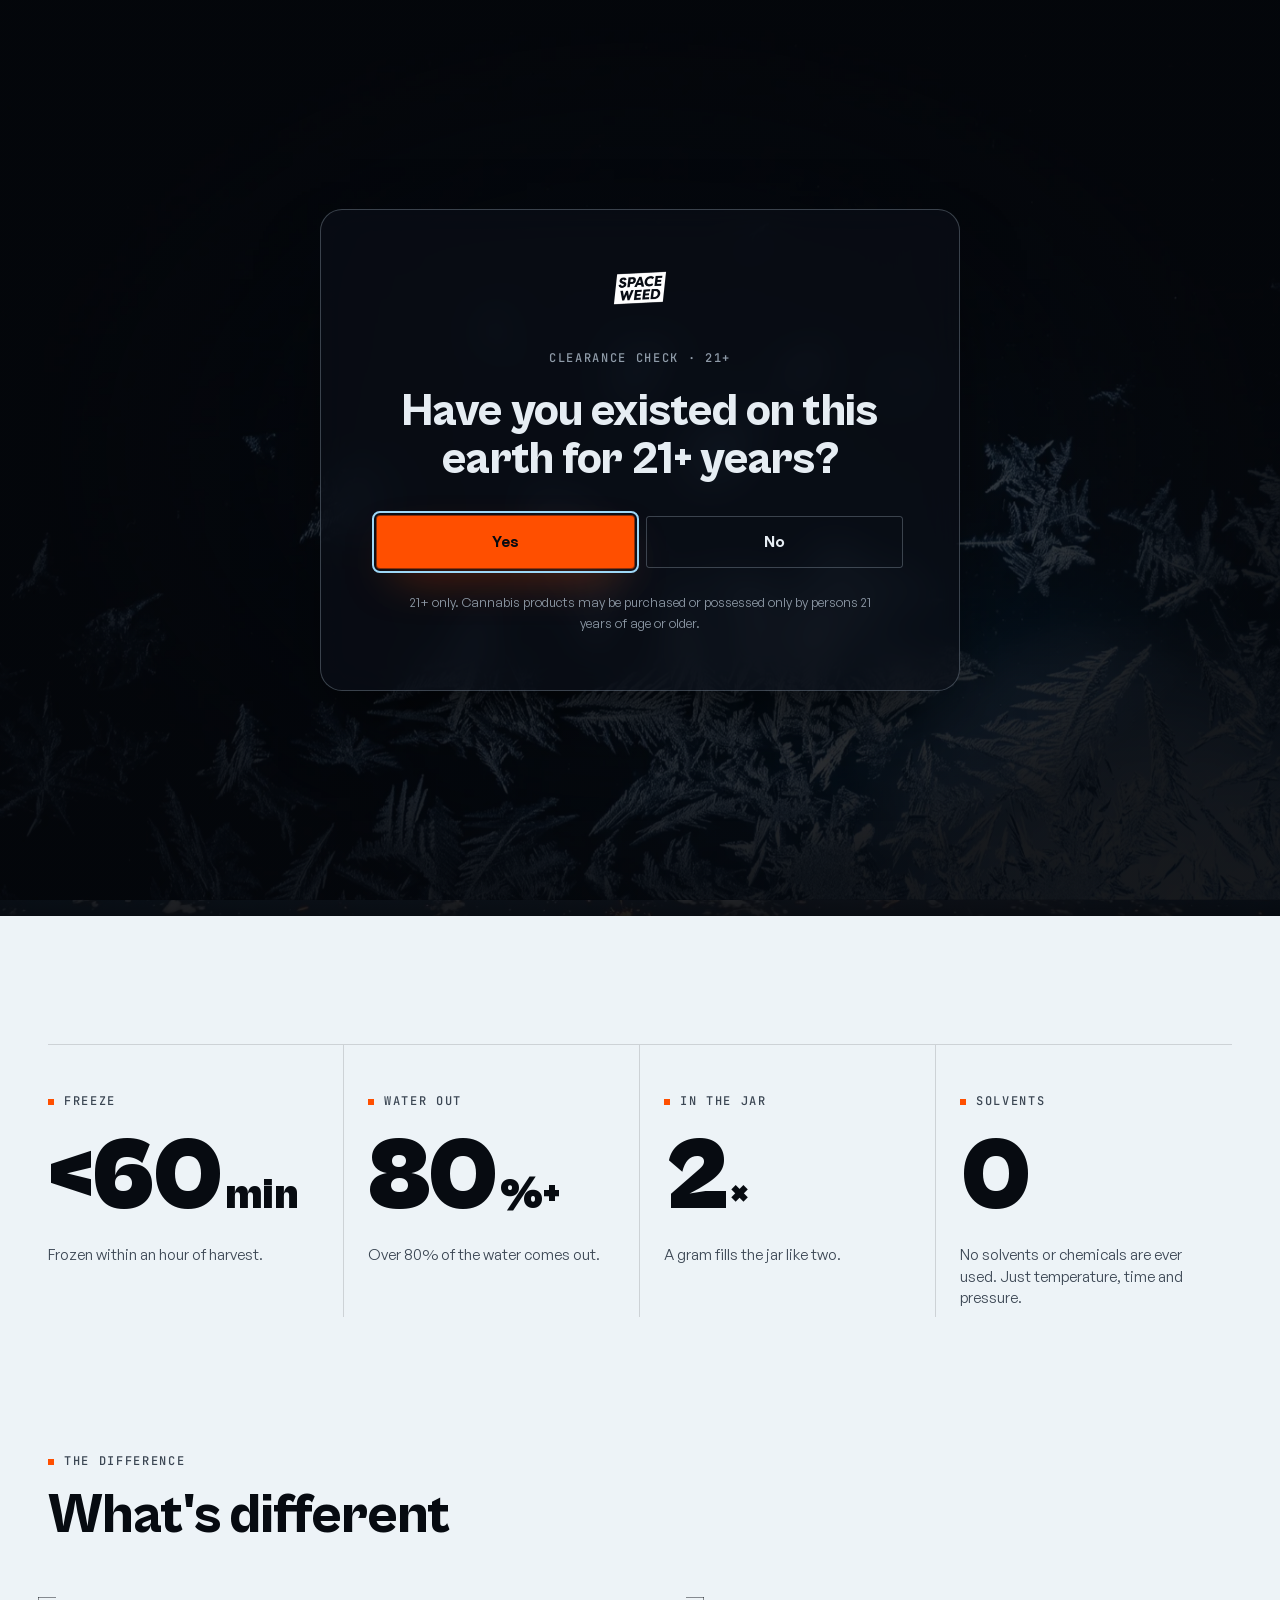
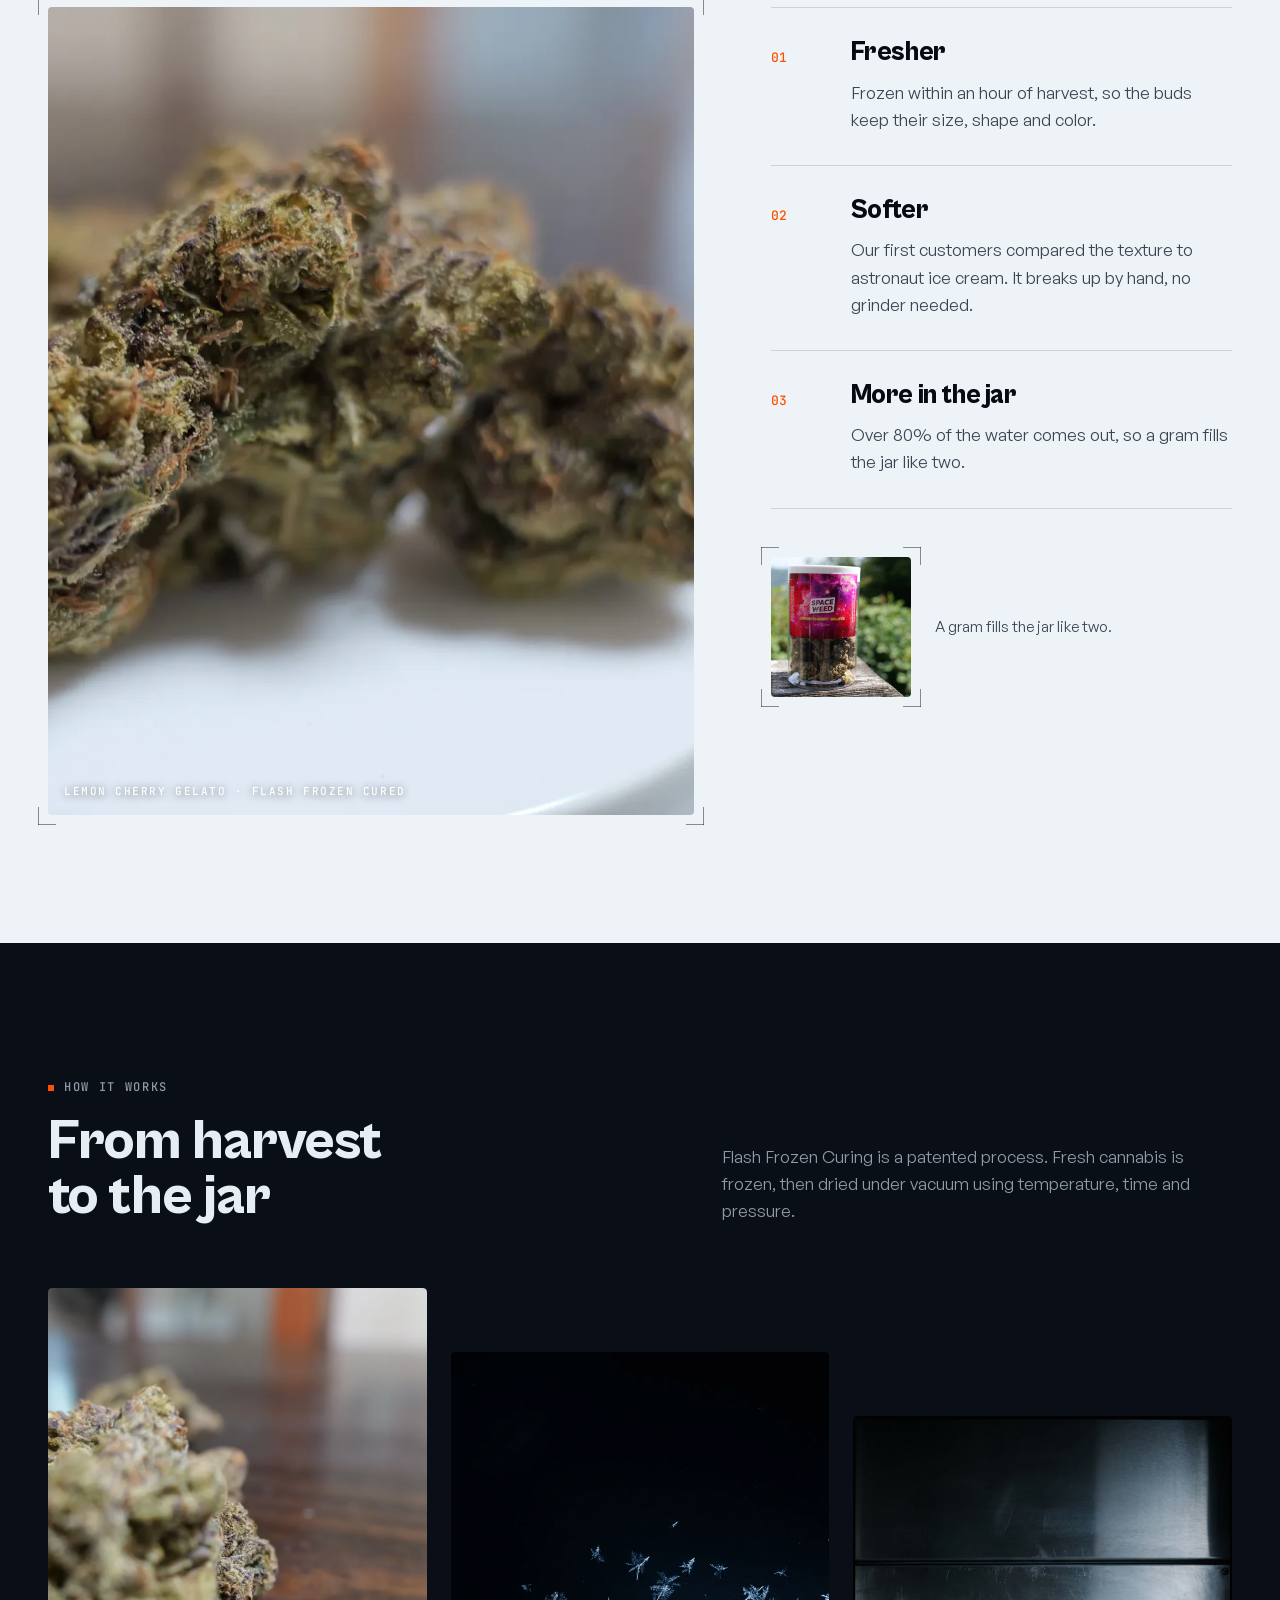
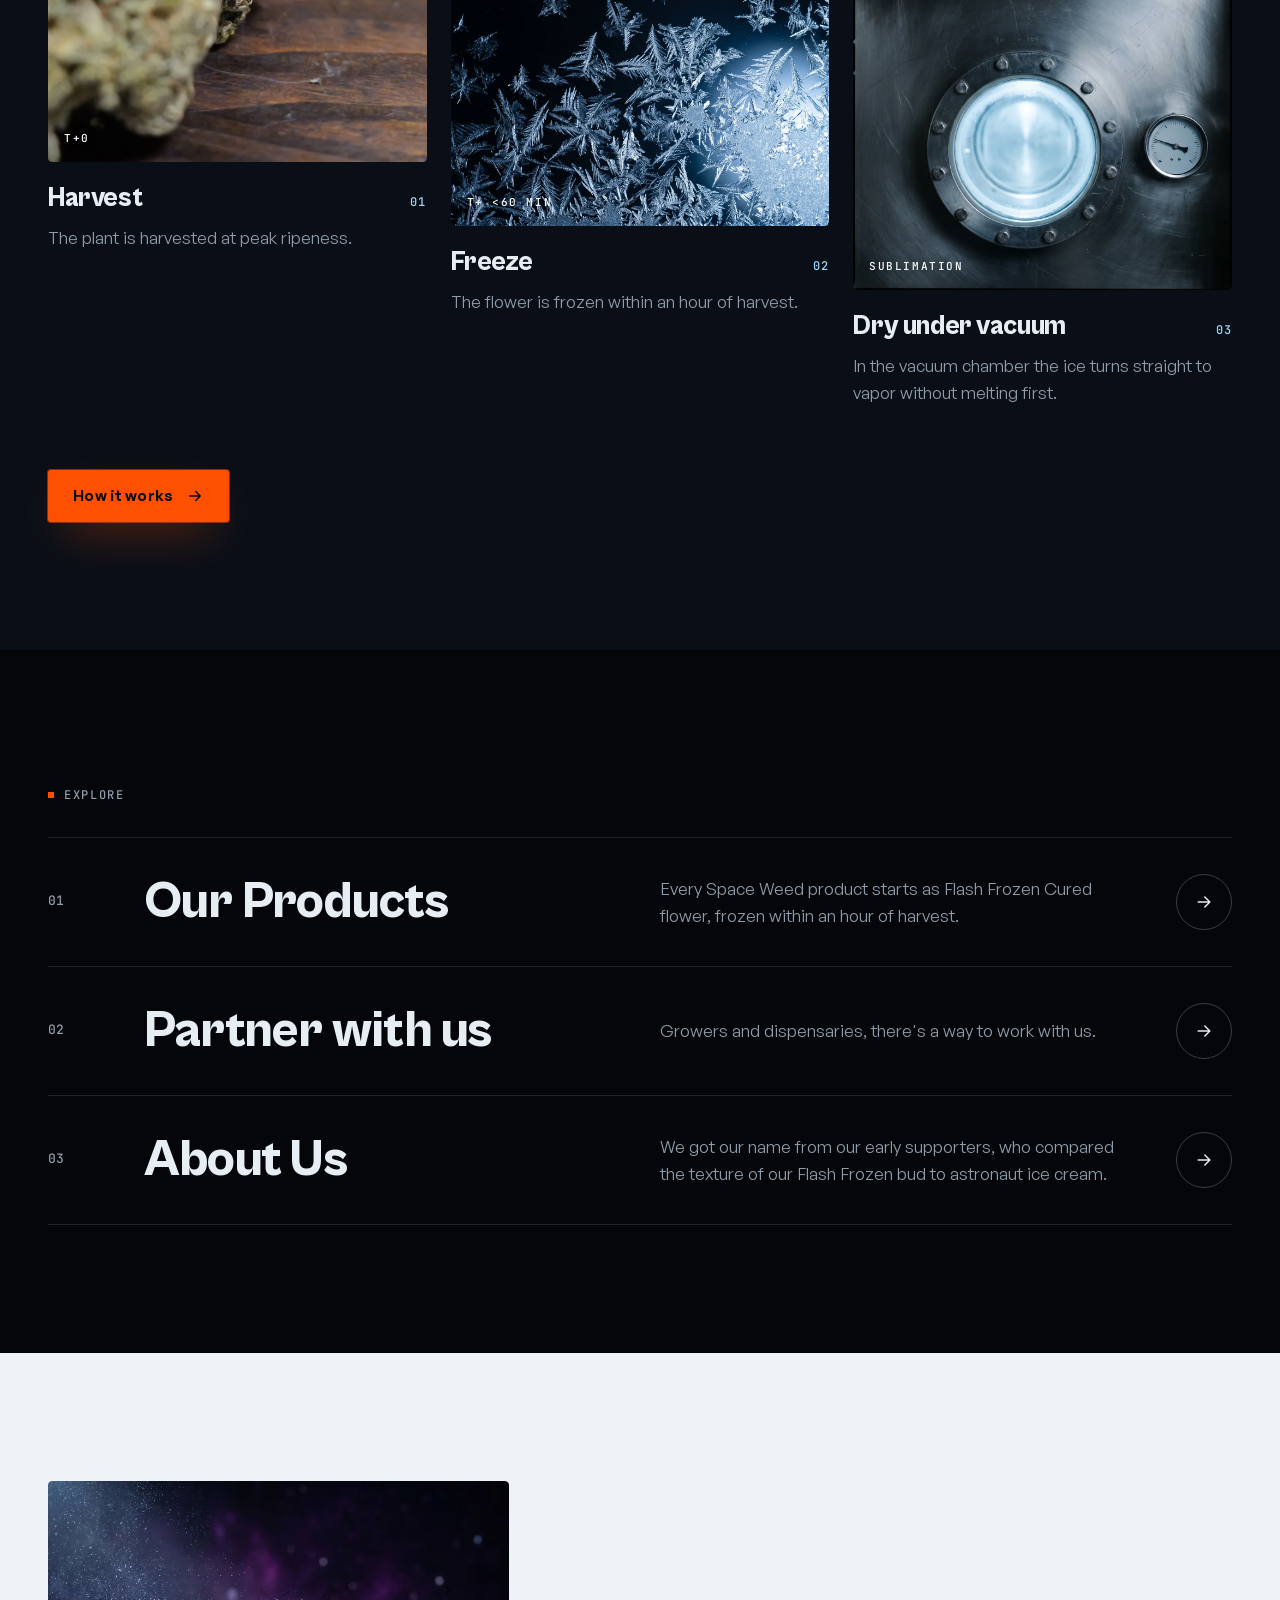
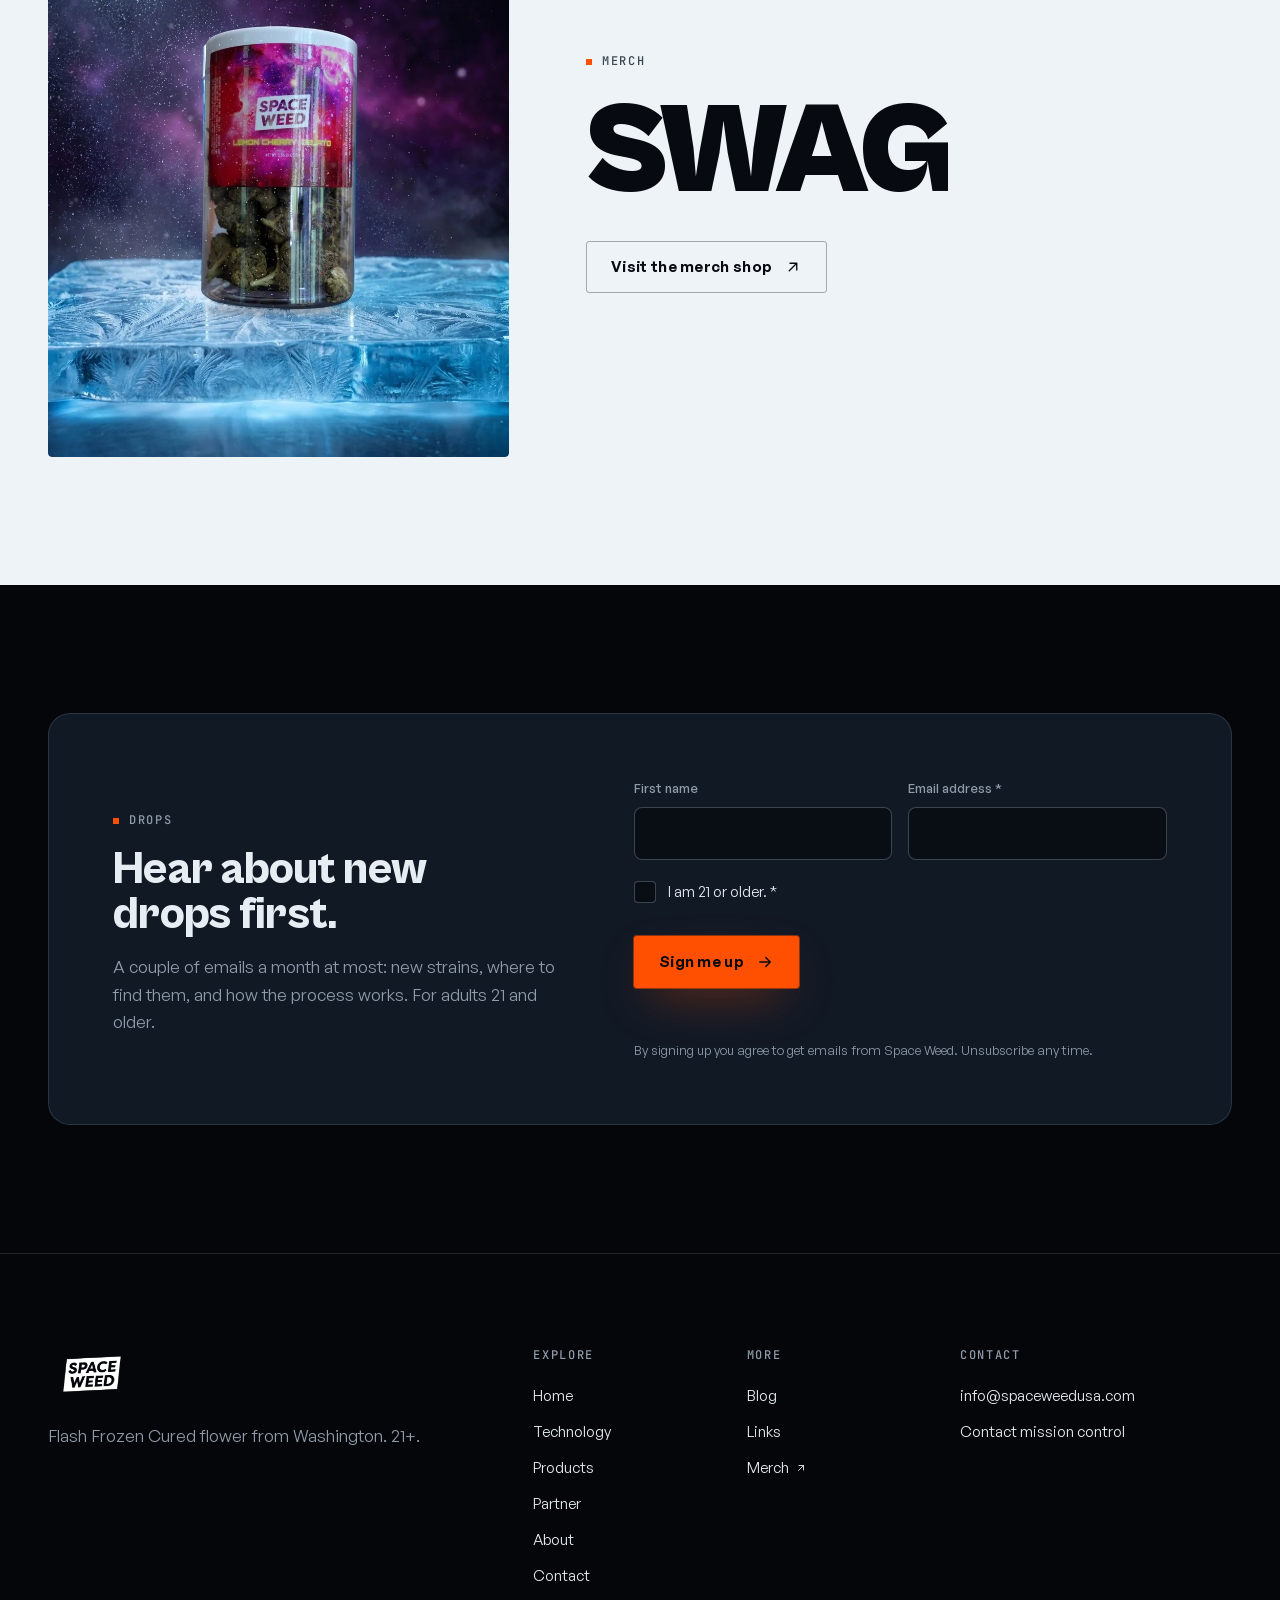
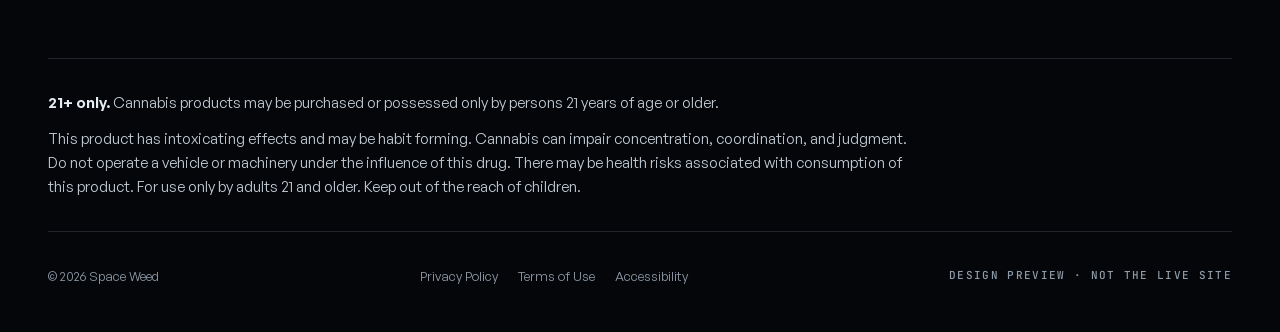
==== index.html @ 210a1a41 "Space Weed design preview: cryogenic space-mission redesign with a 21+ gate" ====
<!doctype html>
<html lang="en" class="no-js">
<head>
<meta charset="utf-8">
<meta name="viewport" content="width=device-width, initial-scale=1, viewport-fit=cover">
<title>Space Weed | Flash Frozen Cured flower from Washington</title>
<meta name="description" content="Frozen within an hour of harvest, then dried under vacuum, so a gram fills the jar like two. Flash Frozen Cured flower from Washington. 21+.">
<meta name="robots" content="noindex, nofollow">
<meta name="theme-color" content="#04060a">
<link rel="icon" href="assets/img/favicon.svg" type="image/svg+xml">
<link rel="stylesheet" href="assets/css/fonts.css">
<link rel="stylesheet" href="assets/css/site.css">
</head>
<body>
<div class="gate" data-gate hidden role="dialog" aria-modal="true" aria-labelledby="gate-q">
  <div class="gate__frost" aria-hidden="true"></div>
  <div class="gate__panel">
    <img src="assets/img/logo-white.webp" alt="Space Weed" width="80" height="44">
    <p class="label label--plain">Clearance check · 21+</p>
    <h2 id="gate-q">Have you existed on this earth for 21+ years?</h2>
    <div class="gate__actions">
      <button class="btn btn--primary" type="button" data-gate-yes>Yes</button>
      <a class="btn btn--ghost" href="under-21.html">No</a>
    </div>
    <p class="fine">21+ only. Cannabis products may be purchased or possessed only by persons 21 years of age or older.</p>
  </div>
</div>
<a class="skip" href="#main">Skip to content</a>
<header class="site-nav">
  <div class="container nav-bar">
    <a class="brand" href="index.html" aria-label="Space Weed home"><img src="assets/img/logo-white.webp" alt="Space Weed" width="62" height="34"></a>
    <nav class="nav-links" aria-label="Main"><a href="index.html" aria-current="page">Home</a><a href="technology.html">Technology</a><a href="products.html">Products</a><a href="partner.html">Partner</a><a href="about.html">About</a><a href="contact.html">Contact</a><a class="ext" href="https://www.shopspaceweed.com" target="_blank" rel="noopener">Merch <svg viewBox="0 0 24 24" fill="none" stroke="currentColor" stroke-width="1.8" stroke-linecap="round" stroke-linejoin="round" aria-hidden="true"><path d="M7 17L17 7M8 7h9v9"/></svg></a></nav>
    <div class="nav-meta">
      <span class="chip">WA · 21+</span>
      <button class="nav-toggle" type="button" aria-expanded="false" aria-controls="nav-sheet" aria-label="Menu"><span></span></button>
    </div>
  </div>
</header>
<nav class="nav-sheet" id="nav-sheet" aria-label="Main, small screens"><a href="index.html" aria-current="page"><span>Home</span><span class="num">01</span></a><a href="technology.html"><span>Technology</span><span class="num">02</span></a><a href="products.html"><span>Products</span><span class="num">03</span></a><a href="partner.html"><span>Partner</span><span class="num">04</span></a><a href="about.html"><span>About</span><span class="num">05</span></a><a href="contact.html"><span>Contact</span><span class="num">06</span></a><a href="https://www.shopspaceweed.com" target="_blank" rel="noopener"><span>Merch</span><span class="num">↗</span></a></nav>
<main id="main" tabindex="-1">

<section class="hero" aria-labelledby="hero-title">
  <div class="hero__plate" aria-hidden="true"><img src="assets/img/orbit.webp" alt="" width="1920" height="1088" fetchpriority="high"></div>
  <canvas class="hero__stars" aria-hidden="true"></canvas>
  <div class="container">
    <div class="hero__grid">
      <div class="hero__copy">
        <p class="label" data-reveal>Flash Frozen Cured · Washington · 21+</p>
        <h1 id="hero-title" data-reveal style="--i:1">Space Weed™ is <em>Flash Frozen Cured</em> to preserve cannabis in its freshest state.</h1>
        <p class="hero__sub" data-reveal style="--i:2">Frozen within an hour of harvest, then dried under vacuum. A gram fills the jar like two.</p>
        <div class="btn-row" data-reveal style="--i:3">
          <a class="btn btn--primary" href="technology.html">How it works <svg viewBox="0 0 24 24" fill="none" stroke="currentColor" stroke-width="1.8" stroke-linecap="round" stroke-linejoin="round" aria-hidden="true"><path d="M5 12h14M13 6l6 6-6 6"/></svg></a>
          <a class="btn btn--ghost" href="products.html">See the products</a>
        </div>
      </div>
      <div class="hero__stage">
        <div class="nug"><div class="nug__halo" aria-hidden="true"></div><img src="assets/img/nug.webp" alt="A Space Weed bud, Lemon Cherry Gelato, Flash Frozen Cured" width="709" height="861"></div>
        <p class="tag tag--tl" aria-hidden="true"><span>Specimen 001</span><b>Lemon Cherry Gelato</b></p>
        <p class="tag tag--tr" aria-hidden="true"><span>State</span><b>Flash Frozen Cured</b></p>
        <p class="tag tag--bl" aria-hidden="true"><span>Frozen</span><b>T+ &lt;60 min</b></p>
        <p class="tag tag--br" aria-hidden="true"><span>Gravity</span><b>0.00 g</b></p>
      </div>
    </div>
  </div>
  <div class="hero__foot" aria-hidden="true">
    <div class="container"><span class="label label--plain scroll-cue"><i></i>Scroll</span><span class="label label--plain">Mission SW · Washington State</span></div>
  </div>
</section>

<section class="section section--frost" aria-labelledby="diff-title">
  <div class="container">
    <div class="stats" data-reveal>
      <div class="stat"><p class="label">Freeze</p><span class="stat__num">&lt;60<small>min</small></span><span class="stat__label">Frozen within an hour of harvest.</span></div>
      <div class="stat"><p class="label">Water out</p><span class="stat__num">80<small>%+</small></span><span class="stat__label">Over 80% of the water comes out.</span></div>
      <div class="stat"><p class="label">In the jar</p><span class="stat__num">2<small>×</small></span><span class="stat__label">A gram fills the jar like two.</span></div>
      <div class="stat"><p class="label">Solvents</p><span class="stat__num">0</span><span class="stat__label">No solvents or chemicals are ever used. Just temperature, time and pressure.</span></div>
    </div>

    <div class="section__head" style="margin-top:128px">
      <div><p class="label">The difference</p><h2 id="diff-title">What's different</h2></div>
    </div>
    <div class="diff">
      <div class="frame diff__media" data-reveal><img src="assets/img/bud-macro.webp" alt="Space Weed Lemon Cherry Gelato buds" width="1600" height="1067" loading="lazy"><span class="frame__cap">Lemon Cherry Gelato · Flash Frozen Cured</span></div>
      <div>
        <ul class="diff__list">
          <li data-reveal><span class="num">01</span><div><h3>Fresher</h3><p>Frozen within an hour of harvest, so the buds keep their size, shape and color.</p></div></li>
          <li data-reveal style="--i:1"><span class="num">02</span><div><h3>Softer</h3><p>Our first customers compared the texture to astronaut ice cream. It breaks up by hand, no grinder needed.</p></div></li>
          <li data-reveal style="--i:2"><span class="num">03</span><div><h3>More in the jar</h3><p>Over 80% of the water comes out, so a gram fills the jar like two.</p></div></li>
        </ul>
        <div class="diff__inset" data-reveal>
          <div class="frame"><img src="assets/img/jar-outdoor.webp" alt="A jar of Space Weed Lemon Cherry Gelato" width="1100" height="1111" loading="lazy"></div>
          <p>A gram fills the jar like two.</p>
        </div>
      </div>
    </div>
  </div>
</section>

<section class="section section--deep" aria-labelledby="process-title">
  <div class="container">
    <div class="section__head">
      <div><p class="label">How it works</p><h2 id="process-title">From harvest to the jar</h2></div>
      <p class="muted">Flash Frozen Curing is a patented process. Fresh cannabis is frozen, then dried under vacuum using temperature, time and pressure.</p>
    </div>
    <div class="strip">
      <article class="strip__item" data-reveal>
        <div class="frame"><img src="assets/img/bud-side.webp" alt="A freshly harvested Space Weed bud" width="1600" height="1043" loading="lazy"><span class="frame__cap">T+0</span></div>
        <div class="strip__meta"><h3>Harvest</h3><span class="num">01</span></div>
        <p>The plant is harvested at peak ripeness.</p>
      </article>
      <article class="strip__item" data-reveal style="--i:1">
        <div class="frame"><img src="assets/img/frost.webp" alt="Frost crystals" width="1400" height="1738" loading="lazy"><span class="frame__cap">T+ &lt;60 min</span></div>
        <div class="strip__meta"><h3>Freeze</h3><span class="num">02</span></div>
        <p>The flower is frozen within an hour of harvest.</p>
      </article>
      <article class="strip__item" data-reveal style="--i:2">
        <div class="frame"><img src="assets/img/chamber.webp" alt="The vacuum chamber" width="1200" height="1490" loading="lazy"><span class="frame__cap">Sublimation</span></div>
        <div class="strip__meta"><h3>Dry under vacuum</h3><span class="num">03</span></div>
        <p>In the vacuum chamber the ice turns straight to vapor without melting first.</p>
      </article>
    </div>
    <div class="btn-row" style="margin-top:64px"><a class="btn btn--primary" href="technology.html">How it works <svg viewBox="0 0 24 24" fill="none" stroke="currentColor" stroke-width="1.8" stroke-linecap="round" stroke-linejoin="round" aria-hidden="true"><path d="M5 12h14M13 6l6 6-6 6"/></svg></a></div>
  </div>
</section>

<section class="section" aria-label="Explore">
  <div class="container">
    <p class="label" style="margin-bottom:32px">Explore</p>
    <ul class="index">
      <li data-reveal><a href="products.html"><span class="num">01</span><h3>Our Products</h3><p>Every Space Weed product starts as Flash Frozen Cured flower, frozen within an hour of harvest.</p><span class="arrow"><svg viewBox="0 0 24 24" fill="none" stroke="currentColor" stroke-width="1.8" stroke-linecap="round" stroke-linejoin="round" aria-hidden="true"><path d="M5 12h14M13 6l6 6-6 6"/></svg></span><span class="index__thumb" aria-hidden="true"><img src="assets/img/jar-outdoor.webp" alt="" loading="lazy"></span></a></li>
      <li data-reveal><a href="partner.html"><span class="num">02</span><h3>Partner with us</h3><p>Growers and dispensaries, there's a way to work with us.</p><span class="arrow"><svg viewBox="0 0 24 24" fill="none" stroke="currentColor" stroke-width="1.8" stroke-linecap="round" stroke-linejoin="round" aria-hidden="true"><path d="M5 12h14M13 6l6 6-6 6"/></svg></span><span class="index__thumb" aria-hidden="true"><img src="assets/img/cryo-lab.webp" alt="" loading="lazy"></span></a></li>
      <li data-reveal><a href="about.html"><span class="num">03</span><h3>About Us</h3><p>We got our name from our early supporters, who compared the texture of our Flash Frozen bud to astronaut ice cream.</p><span class="arrow"><svg viewBox="0 0 24 24" fill="none" stroke="currentColor" stroke-width="1.8" stroke-linecap="round" stroke-linejoin="round" aria-hidden="true"><path d="M5 12h14M13 6l6 6-6 6"/></svg></span><span class="index__thumb" aria-hidden="true"><img src="assets/img/astro-mission.webp" alt="" loading="lazy"></span></a></li>
    </ul>
  </div>
</section>

<section class="section section--frost" aria-labelledby="swag">
  <div class="container merch">
    <div class="frame" data-reveal><img src="assets/img/jar-on-ice.webp" alt="A Space Weed jar on a block of ice" width="900" height="1125" loading="lazy"></div>
    <div data-reveal style="--i:1">
      <p class="label">Merch</p>
      <h2 id="swag">SWAG</h2>
      <a class="btn btn--ghost" href="https://www.shopspaceweed.com" target="_blank" rel="noopener">Visit the merch shop <svg viewBox="0 0 24 24" fill="none" stroke="currentColor" stroke-width="1.8" stroke-linecap="round" stroke-linejoin="round" aria-hidden="true"><path d="M7 17L17 7M8 7h9v9"/></svg></a>
    </div>
  </div>
</section>

</main>
<section class="section" aria-labelledby="drops">
  <div class="container">
    <div class="signup" data-reveal>
      <div>
        <p class="label">Drops</p>
        <h2 id="drops">Hear about new drops first.</h2>
        <p>A couple of emails a month at most: new strains, where to find them, and how the process works. For adults 21 and older.</p>
      </div>
      <form data-mock novalidate>
        <div class="form-body">
          <div class="form-grid">
            <label class="field"><span>First name</span><input type="text" name="first" autocomplete="given-name"></label>
            <label class="field"><span>Email address *</span><input type="email" name="email" autocomplete="email" required></label>
            <label class="check span-2"><input type="checkbox" name="age" required><span>I am 21 or older. *</span></label>
            <div class="span-2"><button class="btn btn--primary" type="submit">Sign me up <svg viewBox="0 0 24 24" fill="none" stroke="currentColor" stroke-width="1.8" stroke-linecap="round" stroke-linejoin="round" aria-hidden="true"><path d="M5 12h14M13 6l6 6-6 6"/></svg></button></div>
            <p class="form-error span-2" role="alert"></p>
            <p class="fine span-2">By signing up you agree to get emails from Space Weed. Unsubscribe any time.</p>
          </div>
        </div>
        <p class="form-done" role="status"><svg viewBox="0 0 24 24" fill="none" stroke="currentColor" stroke-width="2" stroke-linecap="round" stroke-linejoin="round" aria-hidden="true"><path d="M5 12.5l4.5 4.5L19 7.5"/></svg> You're in. Thanks for signing up.</p>
      </form>
    </div>
  </div>
</section>
<footer class="site-footer">
  <div class="container">
    <div class="footer-top">
      <div class="footer-brand">
        <img src="assets/img/logo-white.webp" alt="Space Weed" width="88" height="48">
        <p>Flash Frozen Cured flower from Washington. 21+.</p>
      </div>
      <div class="footer-col"><h4>Explore</h4><div style="display:grid"><a href="index.html">Home</a><a href="technology.html">Technology</a><a href="products.html">Products</a><a href="partner.html">Partner</a><a href="about.html">About</a><a href="contact.html">Contact</a></div></div>
      <div class="footer-col"><h4>More</h4><div style="display:grid"><a href="blog.html">Blog</a><a href="links.html">Links</a><a href="https://www.shopspaceweed.com" target="_blank" rel="noopener">Merch <svg viewBox="0 0 24 24" fill="none" stroke="currentColor" stroke-width="1.8" stroke-linecap="round" stroke-linejoin="round" aria-hidden="true"><path d="M7 17L17 7M8 7h9v9"/></svg></a></div></div>
      <div class="footer-col"><h4>Contact</h4><div style="display:grid"><a href="mailto:info@spaceweedusa.com">info@spaceweedusa.com</a><a href="contact.html">Contact mission control</a></div></div>
    </div>
    <div class="warnings">
      <p><strong>21+ only.</strong> Cannabis products may be purchased or possessed only by persons 21 years of age or older.</p>
      <p>This product has intoxicating effects and may be habit forming. Cannabis can impair concentration, coordination, and judgment. Do not operate a vehicle or machinery under the influence of this drug. There may be health risks associated with consumption of this product. For use only by adults 21 and older. Keep out of the reach of children.</p>
    </div>
    <div class="footer-base">
      <span>© <span data-year>2026</span> Space Weed</span>
      <nav aria-label="Legal"><a href="#">Privacy Policy</a><a href="#">Terms of Use</a><a href="#">Accessibility</a></nav>
      <span class="preview-note">Design preview · not the live site</span>
    </div>
  </div>
</footer>
<script src="assets/js/site.js" defer></script>
</body>
</html>
---- assets/css/fonts.css ----
/* Self-hosted faces, embedded so the pages open straight from disk.
   Cabinet Grotesk and General Sans: Indian Type Foundry, ITF Free Font License (Fontshare).
   JetBrains Mono: SIL Open Font License 1.1. */
@font-face{font-family:"Cabinet Grotesk";font-style:normal;font-weight:800;font-display:swap;src:url([data-uri]) format("woff2")}
@font-face{font-family:"Cabinet Grotesk";font-style:normal;font-weight:900;font-display:swap;src:url([data-uri]) format("woff2")}
@font-face{font-family:"General Sans";font-style:normal;font-weight:400;font-display:swap;src:url([data-uri]) format("woff2")}
@font-face{font-family:"General Sans";font-style:normal;font-weight:500;font-display:swap;src:url([data-uri]) format("woff2")}
@font-face{font-family:"General Sans";font-style:normal;font-weight:600;font-display:swap;src:url([data-uri]) format("woff2")}
@font-face{font-family:"JetBrains Mono";font-style:normal;font-weight:500 600;font-display:swap;src:url([data-uri]) format("woff2")}
---- assets/css/site.css ----
/* Space Weed, design preview, Oct 2026. Built to DESIGN.md: a cryogenic space mission made from the brand's
   real product photography. One action color (International Orange), frost and deep space, telemetry labels.
   Largest type on any page stays at or under 148px so the 15px state warnings clear the 10% rule. */

:root {
  --space: #04060a;
  --space-2: #0a0f17;
  --space-3: #111925;
  --hair: rgba(205, 225, 240, 0.14);
  --hair-strong: rgba(205, 225, 240, 0.26);
  --frost: #edf3f7;
  --frost-2: #dde7ee;
  --ink: #070b11;
  --ink-2: #3b4653;
  --hair-ink: rgba(7, 11, 17, 0.14);
  --text: #e6edf3;
  --steel: #8f9ba8;
  --ice: #9ed8f7;
  --signal: #ff4f00;
  --signal-hi: #ff6a26;
  --on-signal: #070b11;

  --f-display: "Cabinet Grotesk", "Arial Black", system-ui, sans-serif;
  --f-body: "General Sans", system-ui, -apple-system, "Segoe UI", sans-serif;
  --f-mono: "JetBrains Mono", ui-monospace, "Cascadia Mono", Consolas, monospace;

  --t-hero: clamp(40px, 4.5vw, 68px);
  --t-h1: clamp(44px, 6.4vw, 104px);
  --t-h2: clamp(34px, 4.4vw, 68px);
  --t-h3: clamp(22px, 2.1vw, 30px);
  --t-lead: clamp(18px, 1.5vw, 22px);
  --t-stat: clamp(56px, 8vw, 128px);

  --r-btn: 3px;
  --r-chip: 999px;
  --r-input: 8px;
  --r-panel: 22px;
  --r-media: 4px;

  --pad-x: clamp(20px, 4vw, 48px);
  --sec: clamp(80px, 10vw, 128px);
  --max: 1320px;

  --ease: cubic-bezier(0.16, 1, 0.3, 1);
  --fast: 160ms;
  --base: 300ms;
  --slow: 900ms;

  --glow-signal: 0 0 0 1px rgba(255, 79, 0, 0.5), 0 18px 48px -18px rgba(255, 79, 0, 0.7);
  --shadow-float: 0 40px 80px -30px rgba(0, 0, 0, 0.85);
}

*,
*::before,
*::after { box-sizing: border-box; }

html { color-scheme: dark; background: var(--space); -webkit-text-size-adjust: 100%; scroll-behavior: smooth; }
body {
  margin: 0;
  font-family: var(--f-body);
  font-size: 17px;
  line-height: 1.6;
  font-weight: 400;
  color: var(--text);
  background: var(--space);
  -webkit-font-smoothing: antialiased;
  text-rendering: optimizeLegibility;
  overflow-x: clip;
}
body.gate-open { overflow: hidden; }
img, video, canvas, svg { display: block; max-width: 100%; }
img { height: auto; }
a { color: inherit; }
p { margin: 0 0 1em; }
h1, h2, h3, h4 { margin: 0; font-family: var(--f-display); font-weight: 800; letter-spacing: -0.015em; line-height: 0.98; text-wrap: balance; }
ul { margin: 0; padding: 0; list-style: none; }
button { font: inherit; }
::selection { background: var(--signal); color: var(--on-signal); }

:focus-visible { outline: 2px solid var(--ice); outline-offset: 3px; border-radius: 2px; }
.section--frost :focus-visible { outline-color: var(--signal); }

.skip { position: absolute; left: 16px; top: -64px; z-index: 200; padding: 12px 16px; background: var(--signal); color: var(--on-signal); font-weight: 600; text-decoration: none; border-radius: var(--r-btn); transition: top var(--fast) var(--ease); }
.skip:focus { top: 16px; }

.container { width: 100%; max-width: var(--max); margin: 0 auto; padding: 0 var(--pad-x); }
.sr-only { position: absolute !important; width: 1px; height: 1px; margin: -1px; padding: 0; overflow: hidden; clip: rect(0 0 0 0); white-space: nowrap; border: 0; }

/* ---------- Type helpers ---------- */
.label {
  display: inline-flex;
  align-items: center;
  gap: 10px;
  font-family: var(--f-mono);
  font-size: 12px;
  font-weight: 500;
  letter-spacing: 0.14em;
  text-transform: uppercase;
  color: var(--steel);
  font-variant-numeric: tabular-nums;
}
.label::before { content: ""; width: 6px; height: 6px; background: var(--signal); flex: none; }
.label--plain::before { display: none; }
.section--frost .label { color: var(--ink-2); }
.lead { font-size: var(--t-lead); line-height: 1.5; color: var(--text); max-width: 34em; }
.section--frost .lead { color: var(--ink-2); }
.muted { color: var(--steel); }
.num { font-family: var(--f-mono); font-variant-numeric: tabular-nums; }
.ice { color: var(--ice); }

/* ---------- Buttons ---------- */
.btn {
  --bg: transparent;
  display: inline-flex;
  align-items: center;
  justify-content: center;
  gap: 12px;
  min-height: 52px;
  padding: 0 24px;
  border-radius: var(--r-btn);
  border: 1px solid transparent;
  background: var(--bg);
  font-family: var(--f-body);
  font-size: 15px;
  font-weight: 600;
  letter-spacing: 0.02em;
  text-decoration: none;
  white-space: nowrap;
  cursor: pointer;
  transition: background-color var(--fast) var(--ease), color var(--fast) var(--ease), border-color var(--fast) var(--ease), box-shadow var(--base) var(--ease), transform var(--fast) var(--ease);
}
.btn svg { width: 18px; height: 18px; flex: none; transition: transform var(--base) var(--ease); }
.btn:hover svg { transform: translateX(4px); }
.btn:active { transform: translateY(1px); }
.btn--primary { --bg: var(--signal); color: var(--on-signal); box-shadow: var(--glow-signal); }
.btn--primary:hover { --bg: var(--signal-hi); }
.btn--ghost { color: var(--text); border-color: var(--hair-strong); }
.btn--ghost:hover { border-color: var(--text); background: rgba(230, 237, 243, 0.06); }
.section--frost .btn--ghost { color: var(--ink); border-color: rgba(7, 11, 17, 0.32); }
.section--frost .btn--ghost:hover { border-color: var(--ink); background: rgba(7, 11, 17, 0.05); }
.btn-row { display: flex; flex-wrap: wrap; gap: 16px; }

.chip {
  display: inline-flex;
  align-items: center;
  gap: 8px;
  height: 32px;
  padding: 0 14px;
  border-radius: var(--r-chip);
  border: 1px solid var(--hair-strong);
  font-family: var(--f-mono);
  font-size: 12px;
  letter-spacing: 0.1em;
  text-transform: uppercase;
  color: var(--text);
}

/* ---------- Framed media: viewfinder corner ticks ---------- */
.frame { position: relative; border-radius: var(--r-media); }
.frame > img, .frame > video { width: 100%; height: 100%; object-fit: cover; border-radius: var(--r-media); }
.frame::after {
  content: "";
  position: absolute;
  inset: -10px;
  pointer-events: none;
  --c: rgba(158, 216, 247, 0.7);
  background:
    linear-gradient(var(--c), var(--c)) top left / 18px 1px no-repeat,
    linear-gradient(var(--c), var(--c)) top left / 1px 18px no-repeat,
    linear-gradient(var(--c), var(--c)) top right / 18px 1px no-repeat,
    linear-gradient(var(--c), var(--c)) top right / 1px 18px no-repeat,
    linear-gradient(var(--c), var(--c)) bottom left / 18px 1px no-repeat,
    linear-gradient(var(--c), var(--c)) bottom left / 1px 18px no-repeat,
    linear-gradient(var(--c), var(--c)) bottom right / 18px 1px no-repeat,
    linear-gradient(var(--c), var(--c)) bottom right / 1px 18px no-repeat;
}
.section--frost .frame::after { --c: rgba(7, 11, 17, 0.45); }
.frame__cap {
  position: absolute;
  left: 16px;
  bottom: 14px;
  z-index: 2;
  font-family: var(--f-mono);
  font-size: 11px;
  letter-spacing: 0.14em;
  text-transform: uppercase;
  color: #fff;
  text-shadow: 0 1px 8px rgba(0, 0, 0, 0.6);
}

/* ---------- Sections ---------- */
.section { position: relative; padding: var(--sec) 0; }
.section--frost { background: var(--frost); color: var(--ink); }
.section--frost h2, .section--frost h3 { color: var(--ink); }
.section--deep { background: var(--space-2); }
.section__head { display: flex; flex-wrap: wrap; align-items: flex-end; justify-content: space-between; gap: 24px 48px; margin-bottom: 64px; }
.section__head h2 { font-size: var(--t-h2); max-width: 14ch; margin-top: 16px; }
.section__head p { max-width: 30em; margin: 0; }
.rule { height: 1px; background: var(--hair); border: 0; margin: 0; }

/* ---------- Header ---------- */
.site-nav {
  position: fixed;
  inset: 0 0 auto 0;
  z-index: 50;
  transition: background-color var(--base) var(--ease), border-color var(--base) var(--ease), backdrop-filter var(--base) var(--ease);
  border-bottom: 1px solid transparent;
}
.site-nav.is-scrolled { background: rgba(4, 6, 10, 0.72); -webkit-backdrop-filter: blur(16px) saturate(1.2); backdrop-filter: blur(16px) saturate(1.2); border-bottom-color: var(--hair); }
.nav-bar { display: flex; align-items: center; justify-content: space-between; gap: 24px; height: 76px; }
.brand { display: inline-flex; align-items: center; min-height: 44px; }
.brand img { height: 34px; width: auto; }
.nav-links { display: flex; align-items: center; gap: 4px; }
.nav-links a {
  position: relative;
  display: inline-flex;
  align-items: center;
  gap: 6px;
  min-height: 44px;
  padding: 0 14px;
  font-size: 14px;
  font-weight: 500;
  color: var(--steel);
  text-decoration: none;
  transition: color var(--fast) var(--ease);
}
.nav-links a:hover, .nav-links a[aria-current="page"] { color: var(--text); }
.nav-links a[aria-current="page"]::after { content: ""; position: absolute; left: 14px; right: 14px; bottom: 8px; height: 2px; background: var(--signal); }
.nav-links .ext svg { width: 12px; height: 12px; }
.nav-meta { display: flex; align-items: center; gap: 12px; }
.nav-meta .chip { height: 28px; font-size: 11px; color: var(--steel); }
.nav-toggle { display: none; width: 48px; height: 48px; border: 1px solid var(--hair-strong); border-radius: var(--r-btn); background: transparent; color: var(--text); cursor: pointer; align-items: center; justify-content: center; }
.nav-toggle span { position: relative; width: 18px; height: 2px; background: currentColor; transition: background-color var(--fast); }
.nav-toggle span::before, .nav-toggle span::after { content: ""; position: absolute; left: 0; width: 18px; height: 2px; background: currentColor; transition: transform var(--base) var(--ease); }
.nav-toggle span::before { transform: translateY(-6px); }
.nav-toggle span::after { transform: translateY(6px); }
.nav-open .nav-toggle span { background: transparent; }
.nav-open .nav-toggle span::before { transform: rotate(45deg); }
.nav-open .nav-toggle span::after { transform: rotate(-45deg); }
.nav-sheet {
  position: fixed;
  inset: 76px 0 0 0;
  z-index: 49;
  background: var(--space);
  padding: 32px var(--pad-x) 48px;
  display: flex;
  flex-direction: column;
  gap: 4px;
  overflow-y: auto;
  opacity: 0;
  visibility: hidden;
  transform: translateY(-8px);
  transition: opacity var(--base) var(--ease), transform var(--base) var(--ease), visibility 0s linear var(--base);
}
.nav-open .nav-sheet { opacity: 1; visibility: visible; transform: none; transition: opacity var(--base) var(--ease), transform var(--base) var(--ease); }
.nav-sheet a {
  display: flex;
  align-items: baseline;
  justify-content: space-between;
  gap: 16px;
  padding: 14px 0;
  border-bottom: 1px solid var(--hair);
  font-family: var(--f-display);
  font-weight: 800;
  font-size: 40px;
  line-height: 1;
  text-decoration: none;
}
.nav-sheet a .num { font-size: 12px; color: var(--steel); font-weight: 500; letter-spacing: 0.12em; }
.nav-sheet a[aria-current="page"] { color: var(--signal); }

/* ---------- Home hero: the floating nug ---------- */
.hero {
  position: relative;
  min-height: 100svh;
  display: flex;
  align-items: center;
  overflow: hidden;
  isolation: isolate;
  padding: 120px 0 112px;
}
.hero__plate { position: absolute; inset: 0; z-index: -3; }
.hero__plate img { width: 100%; height: 100%; object-fit: cover; object-position: 50% 100%; }
.hero__plate::after { content: ""; position: absolute; inset: 0; background: linear-gradient(180deg, rgba(4, 6, 10, 0.55) 0%, rgba(4, 6, 10, 0) 30%, rgba(4, 6, 10, 0) 62%, rgba(4, 6, 10, 0.9) 100%); }
.hero__stars { position: absolute; inset: 0; z-index: -2; width: 100%; height: 100%; }
.hero__grid { display: grid; grid-template-columns: minmax(0, 6fr) minmax(0, 6fr); align-items: center; gap: 32px; width: 100%; }
.hero__copy { position: relative; z-index: 3; }
.hero__copy .label { margin-bottom: 28px; }
.hero h1 { font-size: var(--t-hero); line-height: 1; letter-spacing: -0.02em; max-width: 16ch; }
.hero h1 em { font-style: normal; color: var(--ice); }
.hero__sub { margin: 24px 0 36px; max-width: 30em; font-size: var(--t-lead); line-height: 1.5; color: #c9d4de; }
.hero__stage { position: relative; height: min(76vh, 760px); }
.nug {
  position: absolute;
  left: 50%;
  top: 50%;
  width: min(30vw, 460px);
  translate: -50% -50%;
  will-change: transform;
  transform: translate3d(var(--px, 0px), var(--py, 0px), 0) rotate(var(--rot, 0deg));
}
.nug img {
  width: 100%;
  filter: drop-shadow(0 50px 70px rgba(0, 0, 0, 0.7)) drop-shadow(0 0 60px rgba(158, 216, 247, 0.16));
  animation: drift 9s ease-in-out infinite;
}
@keyframes drift {
  0%, 100% { transform: translateY(0) rotate(-3deg); }
  50% { transform: translateY(-22px) rotate(3deg); }
}
.nug__halo { position: absolute; left: 50%; top: 52%; width: 120%; aspect-ratio: 1; translate: -50% -50%; border-radius: 50%; background: radial-gradient(closest-side, rgba(158, 216, 247, 0.14), rgba(158, 216, 247, 0) 70%); z-index: -1; }
.tag {
  position: absolute;
  z-index: 2;
  display: grid;
  gap: 2px;
  font-family: var(--f-mono);
  font-size: 11px;
  letter-spacing: 0.14em;
  text-transform: uppercase;
  color: var(--steel);
  white-space: nowrap;
}
.tag b { color: var(--text); font-weight: 600; }
.tag::before { content: ""; position: absolute; width: 56px; height: 1px; background: var(--hair-strong); top: 7px; }
.tag--tl { left: 0; top: 4%; padding-left: 0; }
.tag--tl::before { left: calc(100% + 12px); }
.tag--tr { right: 0; top: 20%; text-align: right; }
.tag--tr::before { right: calc(100% + 12px); }
.tag--bl { left: 0; bottom: 16%; }
.tag--bl::before { left: calc(100% + 12px); }
.tag--br { right: 0; bottom: 4%; text-align: right; }
.tag--br::before { right: calc(100% + 12px); }
.hero__foot { position: absolute; left: 0; right: 0; bottom: 28px; z-index: 3; }
.hero__foot .container { display: flex; justify-content: space-between; align-items: center; gap: 24px; }
.scroll-cue { display: inline-flex; align-items: center; gap: 12px; }
.scroll-cue i { display: block; width: 1px; height: 36px; background: linear-gradient(var(--text), transparent); animation: cue 2.4s var(--ease) infinite; transform-origin: top; }
@keyframes cue { 0% { transform: scaleY(0); opacity: 1; } 70% { transform: scaleY(1); opacity: 1; } 100% { transform: scaleY(1); opacity: 0; } }

/* ---------- Stats band ---------- */
.stats { display: grid; grid-template-columns: repeat(4, minmax(0, 1fr)); border-top: 1px solid var(--hair-ink); }
.stat { padding: 40px 24px 8px 0; border-right: 1px solid var(--hair-ink); }
.stat + .stat { padding-left: 24px; }
.stat:last-child { border-right: 0; }
.stat__num { display: block; font-family: var(--f-display); font-weight: 900; font-size: var(--t-stat); line-height: 0.9; letter-spacing: -0.03em; color: var(--ink); }
.stat__num small { font-size: 0.42em; letter-spacing: 0; margin-left: 4px; }
.stat__label { display: block; margin-top: 20px; max-width: 16em; font-size: 15px; line-height: 1.45; color: var(--ink-2); }
.stat .label { margin-bottom: 20px; }

/* ---------- What's different ---------- */
.diff { display: grid; grid-template-columns: minmax(0, 7fr) minmax(0, 5fr); gap: clamp(32px, 6vw, 96px); align-items: start; }
.diff__media { position: sticky; top: 108px; aspect-ratio: 4 / 5; }
.diff__list li { padding: 32px 0; border-top: 1px solid var(--hair-ink); display: grid; grid-template-columns: 64px minmax(0, 1fr); gap: 16px; }
.diff__list li:last-child { border-bottom: 1px solid var(--hair-ink); }
.diff__list .num { font-size: 13px; color: var(--signal); padding-top: 8px; }
.diff__list h3 { font-size: var(--t-h3); margin-bottom: 12px; color: var(--ink); }
.diff__list p { margin: 0; color: var(--ink-2); max-width: 30em; }
.diff__inset { margin-top: 48px; display: grid; grid-template-columns: 140px minmax(0, 1fr); gap: 24px; align-items: center; }
.diff__inset .frame { aspect-ratio: 1; }
.diff__inset p { margin: 0; font-size: 15px; color: var(--ink-2); }

/* ---------- Process filmstrip ---------- */
.strip { display: grid; grid-template-columns: repeat(3, minmax(0, 1fr)); gap: 24px; }
.strip__item:nth-child(2) { margin-top: 64px; }
.strip__item:nth-child(3) { margin-top: 128px; }
.strip__item .frame { aspect-ratio: 4 / 5; overflow: hidden; }
.strip__item .frame img { transition: transform 1.2s var(--ease); }
.strip__item:hover .frame img { transform: scale(1.04); }
.strip__meta { display: flex; justify-content: space-between; align-items: baseline; gap: 16px; margin-top: 24px; }
.strip__meta h3 { font-size: var(--t-h3); }
.strip__meta .num { font-size: 12px; color: var(--ice); letter-spacing: 0.1em; }
.strip__item p { margin: 12px 0 0; color: var(--steel); max-width: 26em; }

/* ---------- Index rows ---------- */
.index li { border-top: 1px solid var(--hair); }
.index li:last-child { border-bottom: 1px solid var(--hair); }
.index a {
  position: relative;
  display: grid;
  grid-template-columns: 72px minmax(0, 5fr) minmax(0, 5fr) 56px;
  gap: 24px;
  align-items: center;
  padding: 36px 0;
  text-decoration: none;
  transition: padding var(--base) var(--ease);
}
.index .num { font-size: 13px; color: var(--steel); }
.index h3 { font-size: clamp(32px, 4vw, 60px); transition: color var(--fast) var(--ease); }
.index p { margin: 0; color: var(--steel); max-width: 28em; }
.index .arrow { justify-self: end; width: 56px; height: 56px; border-radius: 50%; border: 1px solid var(--hair-strong); display: grid; place-items: center; transition: background-color var(--fast) var(--ease), border-color var(--fast) var(--ease), transform var(--base) var(--ease); }
.index .arrow svg { width: 20px; height: 20px; }
.index a:hover h3 { color: var(--signal); }
.index a:hover .arrow { background: var(--signal); border-color: var(--signal); color: var(--on-signal); transform: rotate(-45deg); }
.index__thumb { position: absolute; right: 120px; top: 50%; width: 200px; aspect-ratio: 4 / 5; translate: 0 -50%; opacity: 0; transform: scale(0.94) rotate(-3deg); transition: opacity var(--base) var(--ease), transform var(--base) var(--ease); pointer-events: none; z-index: 2; border-radius: var(--r-media); overflow: hidden; box-shadow: var(--shadow-float); }
.index__thumb img { width: 100%; height: 100%; object-fit: cover; }
.index a:hover .index__thumb { opacity: 1; transform: none; }

/* ---------- Merch band ---------- */
.merch { display: grid; grid-template-columns: minmax(0, 5fr) minmax(0, 7fr); gap: clamp(32px, 6vw, 96px); align-items: center; }
.merch .frame { aspect-ratio: 4 / 5; overflow: hidden; max-height: 640px; }
.merch h2 { font-family: var(--f-display); font-weight: 900; font-size: clamp(72px, 10vw, 144px); line-height: 0.86; letter-spacing: -0.03em; margin: 16px 0 32px; }

/* ---------- Drops signup ---------- */
.signup { display: grid; grid-template-columns: minmax(0, 5fr) minmax(0, 6fr); gap: clamp(32px, 6vw, 96px); align-items: center; padding: clamp(32px, 5vw, 64px); border-radius: var(--r-panel); background: var(--space-3); border: 1px solid var(--hair); }
.signup h2 { font-size: clamp(32px, 3.6vw, 52px); margin: 16px 0 16px; }
.signup p { color: var(--steel); margin: 0; }
.form-grid { display: grid; grid-template-columns: repeat(2, minmax(0, 1fr)); gap: 16px; }
.form-grid .span-2 { grid-column: 1 / -1; }
.field { display: grid; gap: 8px; }
.field > span { font-size: 13px; font-weight: 500; color: var(--steel); }
.field input, .field textarea {
  width: 100%;
  min-height: 52px;
  padding: 14px 16px;
  border-radius: var(--r-input);
  border: 1px solid var(--hair-strong);
  background: rgba(4, 6, 10, 0.55);
  color: var(--text);
  font: 400 16px/1.4 var(--f-body);
  transition: border-color var(--fast) var(--ease), background-color var(--fast) var(--ease);
}
.field textarea { min-height: 140px; resize: vertical; }
.field input::placeholder, .field textarea::placeholder { color: #5f6b78; }
.field input:hover, .field textarea:hover { border-color: rgba(205, 225, 240, 0.4); }
.field input:focus-visible, .field textarea:focus-visible { outline: none; border-color: var(--ice); background: rgba(4, 6, 10, 0.8); box-shadow: 0 0 0 3px rgba(158, 216, 247, 0.18); }
.check { display: flex; align-items: flex-start; gap: 12px; min-height: 44px; padding-top: 4px; font-size: 15px; cursor: pointer; }
.check input { appearance: none; flex: none; width: 22px; height: 22px; margin: 1px 0 0; border-radius: 4px; border: 1px solid var(--hair-strong); background: rgba(4, 6, 10, 0.55); display: grid; place-items: center; cursor: pointer; transition: background-color var(--fast) var(--ease), border-color var(--fast) var(--ease); }
.check input::after { content: ""; width: 10px; height: 6px; border-left: 2px solid var(--on-signal); border-bottom: 2px solid var(--on-signal); transform: rotate(-45deg) translate(1px, -1px) scale(0); transition: transform var(--fast) var(--ease); }
.check input:checked { background: var(--signal); border-color: var(--signal); }
.check input:checked::after { transform: rotate(-45deg) translate(1px, -1px) scale(1); }
.fine { font-size: 13px; color: var(--steel); margin: 0; }
.form-error { min-height: 20px; margin: 0; font-size: 14px; color: #ffb08a; }
.form-done { display: none; align-items: center; gap: 14px; padding: 20px 24px; border-radius: var(--r-input); border: 1px solid rgba(158, 216, 247, 0.4); background: rgba(158, 216, 247, 0.08); font-weight: 500; }
.form-done svg { width: 22px; height: 22px; color: var(--ice); flex: none; }
form.is-done .form-body { display: none; }
form.is-done .form-done { display: flex; }

/* ---------- Footer ---------- */
.site-footer { position: relative; padding: 96px 0 40px; background: var(--space); border-top: 1px solid var(--hair); }
.footer-top { display: grid; grid-template-columns: minmax(0, 5fr) repeat(2, minmax(0, 2fr)) minmax(0, 3fr); gap: 48px 32px; padding-bottom: 64px; }
.footer-brand img { height: 48px; width: auto; margin-bottom: 24px; }
.footer-brand p { max-width: 22em; color: var(--steel); }
.footer-col h4 { font-family: var(--f-mono); font-weight: 500; font-size: 12px; letter-spacing: 0.14em; text-transform: uppercase; color: var(--steel); margin-bottom: 16px; }
.footer-col a { display: inline-flex; align-items: center; gap: 6px; min-height: 36px; text-decoration: none; color: var(--text); font-size: 15px; transition: color var(--fast) var(--ease); }
.footer-col a:hover { color: var(--signal); }
.footer-col a svg { width: 12px; height: 12px; }
.warnings { padding: 32px 0; border-top: 1px solid var(--hair); border-bottom: 1px solid var(--hair); }
.warnings p { margin: 0 0 12px; max-width: 96ch; font-size: 15px; line-height: 1.6; color: #c3ccd5; }
.warnings p:last-child { margin: 0; }
.warnings strong { color: var(--text); font-weight: 600; }
.footer-base { display: flex; flex-wrap: wrap; justify-content: space-between; align-items: center; gap: 16px 32px; padding-top: 28px; font-size: 13px; color: var(--steel); }
.footer-base nav { display: flex; flex-wrap: wrap; gap: 4px 20px; }
.footer-base a { color: var(--steel); text-decoration: none; min-height: 32px; display: inline-flex; align-items: center; }
.footer-base a:hover { color: var(--text); }
.preview-note { font-family: var(--f-mono); font-size: 11px; letter-spacing: 0.12em; text-transform: uppercase; }

/* ---------- Age gate: clearance check on frost ---------- */
.gate {
  position: fixed;
  inset: 0;
  z-index: 100;
  display: grid;
  place-items: center;
  padding: 24px;
  background: var(--space);
  overflow-y: auto;
}
.gate[hidden] { display: none; }
.gate__frost { position: absolute; inset: 0; background: url(../img/frost.webp) center / cover no-repeat; opacity: 0.55; mix-blend-mode: screen; animation: frost-in 2.2s var(--ease) both; }
.gate::after { content: ""; position: absolute; inset: 0; background: radial-gradient(ellipse at center, rgba(4, 6, 10, 0.2) 0%, rgba(4, 6, 10, 0.86) 70%); pointer-events: none; }
@keyframes frost-in { from { opacity: 0; transform: scale(1.08); } to { opacity: 0.55; transform: none; } }
.gate__panel { position: relative; z-index: 2; width: min(640px, 100%); padding: clamp(32px, 6vw, 56px); text-align: center; border-radius: var(--r-panel); border: 1px solid var(--hair-strong); background: rgba(10, 15, 23, 0.72); -webkit-backdrop-filter: blur(18px); backdrop-filter: blur(18px); box-shadow: var(--shadow-float); }
.gate__panel img { height: 44px; width: auto; margin: 0 auto 32px; }
.gate__panel .label { justify-content: center; margin-bottom: 20px; }
.gate__panel h2 { font-size: clamp(30px, 4.4vw, 46px); line-height: 1.04; margin-bottom: 32px; }
.gate__actions { display: grid; grid-template-columns: 1fr 1fr; gap: 12px; margin-bottom: 24px; }
.gate__actions .btn { width: 100%; }
.gate__panel .fine { max-width: 38em; margin: 0 auto; }

/* ---------- Inner page hero ---------- */
.page-hero { position: relative; isolation: isolate; overflow: hidden; padding: clamp(160px, 18vw, 220px) 0 clamp(80px, 9vw, 120px); }
.page-hero__bg { position: absolute; inset: 0; z-index: -2; }
.page-hero__bg img, .page-hero__bg video { width: 100%; height: 100%; object-fit: cover; }
.page-hero__bg::after { content: ""; position: absolute; inset: 0; background: linear-gradient(90deg, rgba(4, 6, 10, 0.94) 0%, rgba(4, 6, 10, 0.78) 45%, rgba(4, 6, 10, 0.35) 100%), linear-gradient(0deg, var(--space) 0%, rgba(4, 6, 10, 0) 40%); }
.page-hero h1 { font-size: var(--t-h1); margin: 24px 0 28px; max-width: 12ch; }
.page-hero .lead { color: #c9d4de; }
.page-hero .btn-row { margin-top: 40px; }

.page-hero--split { background: radial-gradient(ellipse at 78% 40%, rgba(158, 216, 247, 0.1), rgba(4, 6, 10, 0) 55%), var(--space); }
.page-hero__grid { display: grid; grid-template-columns: minmax(0, 7fr) minmax(0, 5fr); gap: clamp(32px, 6vw, 96px); align-items: center; }
.page-hero__media { aspect-ratio: 4 / 5; overflow: hidden; max-height: 640px; }
.page-hero__float { display: grid; place-items: center; }
.page-hero__float img { width: min(100%, 360px); filter: drop-shadow(0 50px 70px rgba(0, 0, 0, 0.75)) drop-shadow(0 0 60px rgba(158, 216, 247, 0.14)); animation: drift 10s ease-in-out infinite; }

/* ---------- Contact band ---------- */
.band-section { padding: clamp(56px, 7vw, 88px) 0; border-top: 1px solid var(--hair); }
.band { display: flex; flex-wrap: wrap; align-items: center; justify-content: space-between; gap: 24px 48px; }
.band h2 { font-size: clamp(26px, 2.8vw, 40px); max-width: 24ch; line-height: 1.08; }

/* ---------- Technology: the mission timeline ---------- */
.timeline { position: relative; }
.timeline::before { content: ""; position: absolute; left: 0; top: 0; bottom: 0; width: 1px; background: var(--hair); }
.timeline__fill { position: absolute; left: 0; top: 0; width: 1px; height: calc(var(--progress, 0) * 100%); background: var(--signal); box-shadow: 0 0 12px var(--signal); }
.step { position: relative; display: grid; grid-template-columns: minmax(0, 5fr) minmax(0, 6fr); gap: clamp(32px, 6vw, 96px); align-items: center; padding: 64px 0 64px clamp(32px, 5vw, 72px); }
.step::before { content: ""; position: absolute; left: -6px; top: 50%; width: 13px; height: 13px; border-radius: 50%; background: var(--space); border: 2px solid var(--steel); transition: border-color var(--base) var(--ease), background-color var(--base) var(--ease); }
.step.is-in::before { border-color: var(--signal); background: var(--signal); }
.step__t { display: block; font-family: var(--f-mono); font-size: 13px; letter-spacing: 0.12em; color: var(--ice); margin-bottom: 16px; }
.step h3 { font-size: clamp(40px, 5vw, 76px); margin-bottom: 20px; }
.step h3 .num { font-size: 0.32em; color: var(--steel); vertical-align: top; margin-right: 12px; letter-spacing: 0; }
.step p { color: #c3ccd5; max-width: 30em; font-size: 18px; }
.step .frame { aspect-ratio: 5 / 4; overflow: hidden; }
.jar-means { display: grid; grid-template-columns: minmax(0, 5fr) minmax(0, 7fr); gap: clamp(32px, 6vw, 96px); align-items: center; }
.jar-means .frame { aspect-ratio: 4 / 5; overflow: hidden; }
.checklist li { display: grid; grid-template-columns: 40px minmax(0, 1fr); gap: 16px; padding: 28px 0; border-top: 1px solid var(--hair-ink); font-family: var(--f-display); font-weight: 800; font-size: clamp(24px, 2.6vw, 38px); line-height: 1.1; color: var(--ink); }
.checklist li:last-child { border-bottom: 1px solid var(--hair-ink); }
.checklist .num { font-family: var(--f-mono); font-weight: 500; font-size: 13px; color: var(--signal); padding-top: 10px; }

/* ---------- Products: the payload manifest ---------- */
.manifest { display: grid; gap: 32px; }
.specimen { display: grid; grid-template-columns: minmax(0, 6fr) minmax(0, 6fr); border-radius: var(--r-panel); border: 1px solid var(--hair); background: var(--space-2); overflow: hidden; }
.specimen__stage { position: relative; min-height: 560px; display: grid; place-items: center; overflow: hidden; background: radial-gradient(ellipse at 50% 60%, rgba(158, 216, 247, 0.12), rgba(4, 6, 10, 0) 60%), var(--space); }
.specimen__stage img.float { width: min(68%, 420px); filter: drop-shadow(0 40px 60px rgba(0, 0, 0, 0.75)); animation: drift 10s ease-in-out infinite; }
.specimen__stage .frame__cap { color: var(--steel); }
.specimen__body { padding: clamp(32px, 4vw, 56px); display: flex; flex-direction: column; }
.specimen__body h2 { font-size: clamp(40px, 4.4vw, 68px); margin: 16px 0 20px; }
.specimen__body > p { color: #c3ccd5; font-size: 18px; max-width: 30em; }
.specs { margin: auto 0 0; padding-top: 32px; }
.specs div { display: grid; grid-template-columns: 140px minmax(0, 1fr); gap: 16px; padding: 14px 0; border-top: 1px solid var(--hair); font-size: 15px; }
.specs dt { font-family: var(--f-mono); font-size: 12px; letter-spacing: 0.12em; text-transform: uppercase; color: var(--steel); padding-top: 3px; }
.specs dd { margin: 0; }
.cones { position: relative; display: grid; grid-template-columns: 1fr auto 1fr; align-items: end; gap: 24px; width: min(84%, 460px); }
.cone { display: grid; justify-items: center; gap: 16px; }
.cone i { display: block; width: 72px; clip-path: polygon(50% 100%, 0 0, 100% 0); background: linear-gradient(180deg, #f4efe4 0 14%, #e9e1cf 14% 100%); }
.cone--sw i { height: 220px; width: 84px; background: linear-gradient(180deg, #8fa86a 0 10%, #f4efe4 10% 24%, #e9e1cf 24% 100%); }
.cone--other i { height: 220px; }
.cone .num { font-size: 13px; color: var(--steel); }
.cone b { font-family: var(--f-display); font-weight: 800; font-size: 34px; line-height: 1; }
.cones .eq { font-family: var(--f-display); font-weight: 900; font-size: 56px; color: var(--signal); padding-bottom: 72px; }

/* ---------- Partner: crew roles ---------- */
.roles { display: grid; grid-template-columns: repeat(3, minmax(0, 1fr)); gap: 24px; align-items: start; }
.role { position: relative; display: flex; flex-direction: column; min-height: 560px; padding: 32px; border-radius: var(--r-panel); background: var(--frost); color: var(--ink); overflow: hidden; }
.role:nth-child(2) { margin-top: 80px; background: #e4ecf2; }
.role:nth-child(3) { margin-top: 160px; min-height: 480px; }
.role__patch { display: flex; justify-content: space-between; align-items: center; margin-bottom: 64px; }
.role__patch .num { font-size: 12px; letter-spacing: 0.14em; color: var(--ink-2); }
.role__icon { width: 56px; height: 56px; border-radius: 50%; display: grid; place-items: center; background: var(--ink); color: var(--frost); }
.role__icon svg { width: 26px; height: 26px; }
.role h3 { font-size: clamp(28px, 2.6vw, 38px); margin-bottom: 24px; }
.role h3 small { display: block; margin-top: 8px; font-family: var(--f-body); font-weight: 500; font-size: 16px; letter-spacing: 0; color: var(--ink-2); }
.role ul { margin-bottom: 32px; }
.role li { position: relative; padding: 12px 0 12px 22px; border-top: 1px solid var(--hair-ink); font-size: 16px; line-height: 1.5; color: var(--ink-2); }
.role li::before { content: ""; position: absolute; left: 2px; top: 21px; width: 8px; height: 8px; background: var(--signal); }
.role .btn { margin-top: auto; align-self: flex-start; }
.role .soon { display: inline-flex; margin-left: 8px; padding: 2px 10px; border-radius: var(--r-chip); background: var(--ink); color: var(--frost); font-family: var(--f-mono); font-size: 11px; letter-spacing: 0.1em; text-transform: uppercase; vertical-align: middle; }

/* ---------- About ---------- */
.diff4 { display: grid; grid-template-columns: repeat(12, minmax(0, 1fr)); gap: 24px; }
.diff4 article { padding: 32px; border-radius: var(--r-panel); border: 1px solid var(--hair-ink); background: #fff; min-height: 260px; display: flex; flex-direction: column; }
.diff4 article:nth-child(1) { grid-column: span 7; }
.diff4 article:nth-child(2) { grid-column: span 5; background: var(--ink); color: var(--frost); border-color: var(--ink); }
.diff4 article:nth-child(3) { grid-column: span 5; }
.diff4 article:nth-child(4) { grid-column: span 7; background: var(--frost-2); }
.diff4 h3 { font-size: clamp(34px, 3.6vw, 56px); margin: auto 0 16px; color: inherit; }
.diff4 p { margin: 0; max-width: 30em; color: inherit; opacity: 0.82; }
.diff4 .num { font-size: 12px; letter-spacing: 0.14em; color: var(--signal); }
.story { display: grid; grid-template-columns: minmax(0, 4fr) minmax(0, 7fr); gap: clamp(32px, 6vw, 96px); }
.story__aside { position: sticky; top: 108px; align-self: start; }
.story__aside .frame { aspect-ratio: 4 / 5; overflow: hidden; margin-top: 32px; }
.story__body h2 { font-size: var(--t-h2); margin-bottom: 32px; }
.story__body h3 { font-size: var(--t-h3); margin: 56px 0 16px; }
.story__body p { font-size: 19px; line-height: 1.65; color: #c3ccd5; max-width: 36em; }
.story__body .btn { margin-top: 16px; }
.cadet { display: grid; grid-template-columns: minmax(0, 7fr) minmax(0, 5fr); gap: clamp(32px, 6vw, 96px); align-items: center; }
.traits { display: grid; }
.traits span { display: block; font-family: var(--f-display); font-weight: 900; font-size: clamp(40px, 5.8vw, 92px); line-height: 0.95; letter-spacing: -0.02em; text-transform: uppercase; color: transparent; -webkit-text-stroke: 1.5px rgba(237, 243, 247, 0.5); transition: color var(--slow) var(--ease), -webkit-text-stroke-color var(--slow) var(--ease); }
.traits span.is-lit { color: var(--frost); -webkit-text-stroke-color: var(--frost); }
.traits span:nth-child(3).is-lit { color: var(--signal); -webkit-text-stroke-color: var(--signal); }
.cadet__side .frame { aspect-ratio: 4 / 5; overflow: hidden; margin-bottom: 32px; }
.cadet__side p { font-size: 19px; color: #c3ccd5; }

/* ---------- Contact: the mission control console ---------- */
.console { border-radius: var(--r-panel); border: 1px solid var(--hair-strong); background: var(--space-2); overflow: hidden; box-shadow: var(--shadow-float); }
.console__bar { display: flex; flex-wrap: wrap; justify-content: space-between; align-items: center; gap: 12px 24px; padding: 16px 24px; border-bottom: 1px solid var(--hair); background: var(--space-3); }
.console__bar .lights { display: flex; gap: 8px; }
.console__bar .lights i { width: 10px; height: 10px; border-radius: 50%; background: #2a3442; }
.console__bar .lights i:first-child { background: var(--signal); box-shadow: 0 0 10px var(--signal); animation: blink 2.6s steps(1) infinite; }
@keyframes blink { 50% { opacity: 0.35; } }
.console__body { padding: clamp(24px, 4vw, 48px); }
.choices { display: grid; grid-template-columns: repeat(2, minmax(0, 1fr)); gap: 12px; border: 0; margin: 0; padding: 0; }
.choices legend { font-size: 13px; font-weight: 500; color: var(--steel); margin-bottom: 12px; padding: 0; }
.choice { position: relative; display: flex; align-items: center; gap: 12px; min-height: 56px; padding: 12px 16px; border-radius: var(--r-input); border: 1px solid var(--hair-strong); cursor: pointer; font-size: 15px; transition: border-color var(--fast) var(--ease), background-color var(--fast) var(--ease); }
.choice:hover { border-color: rgba(205, 225, 240, 0.45); }
.choice input { appearance: none; flex: none; width: 20px; height: 20px; margin: 0; border-radius: 50%; border: 1px solid var(--hair-strong); display: grid; place-items: center; cursor: pointer; }
.choice input::after { content: ""; width: 10px; height: 10px; border-radius: 50%; background: var(--signal); transform: scale(0); transition: transform var(--fast) var(--ease); }
.choice input:checked { border-color: var(--signal); }
.choice input:checked::after { transform: scale(1); }
.choice:has(input:checked) { border-color: var(--signal); background: rgba(255, 79, 0, 0.08); }
.choice:has(input:focus-visible) { outline: 2px solid var(--ice); outline-offset: 3px; }
.contact-layout { display: grid; grid-template-columns: minmax(0, 4fr) minmax(0, 7fr); gap: clamp(32px, 6vw, 80px); align-items: start; }
.contact-side .frame { aspect-ratio: 4 / 5; overflow: hidden; margin-bottom: 32px; }
.contact-side a { color: var(--ice); }

/* ---------- Blog ---------- */
.log { display: grid; grid-template-columns: minmax(0, 7fr) minmax(0, 5fr); gap: 0; border-radius: var(--r-panel); overflow: hidden; border: 1px solid var(--hair); background: var(--space-2); text-decoration: none; }
.log .frame { border-radius: 0; min-height: 440px; }
.log .frame::after { display: none; }
.log__body { padding: clamp(32px, 4vw, 56px); display: flex; flex-direction: column; }
.log__body h2 { font-size: clamp(34px, 3.4vw, 54px); margin: 16px 0 20px; transition: color var(--fast) var(--ease); }
.log:hover h2 { color: var(--signal); }
.log__body p { color: #c3ccd5; }
.log__body .btn { margin-top: auto; align-self: flex-start; }
.prose { max-width: 68ch; margin: 0 auto; }
.prose h2 { font-size: clamp(30px, 3vw, 44px); margin: 64px 0 20px; }
.prose p, .prose li { font-size: 19px; line-height: 1.7; color: #c8d1da; }
.prose ul { margin: 0 0 1em; padding-left: 0; }
.prose li { position: relative; padding-left: 28px; margin-bottom: 10px; }
.prose li::before { content: ""; position: absolute; left: 4px; top: 13px; width: 8px; height: 8px; background: var(--signal); }
.prose a { color: var(--ice); }

/* ---------- Links page ---------- */
.links-page { min-height: 100svh; display: grid; place-items: center; padding: 64px 20px; background: radial-gradient(ellipse at 50% 0%, rgba(158, 216, 247, 0.14), rgba(4, 6, 10, 0) 55%), var(--space); }
.links-card { width: min(480px, 100%); text-align: center; }
.links-card .nugmini { width: 180px; margin: 0 auto 8px; animation: drift 9s ease-in-out infinite; filter: drop-shadow(0 24px 30px rgba(0, 0, 0, 0.7)); }
.links-card > img.logo { height: 44px; width: auto; margin: 0 auto 20px; }
.links-card p { color: #c3ccd5; margin-bottom: 32px; }
.link-btns { display: grid; gap: 12px; text-align: left; }
.link-btns a { display: flex; justify-content: space-between; align-items: center; gap: 16px; min-height: 60px; padding: 0 20px; border-radius: var(--r-btn); border: 1px solid var(--hair-strong); background: rgba(17, 25, 37, 0.7); text-decoration: none; font-weight: 500; transition: border-color var(--fast) var(--ease), background-color var(--fast) var(--ease); }
.link-btns a:hover { border-color: var(--signal); background: rgba(255, 79, 0, 0.08); }
.link-btns a:first-child { background: var(--signal); border-color: var(--signal); color: var(--on-signal); font-weight: 600; }
.link-btns svg { width: 18px; height: 18px; flex: none; }
.socials { display: flex; justify-content: center; gap: 8px; margin: 32px 0 24px; }
.socials a { width: 48px; height: 48px; display: grid; place-items: center; border-radius: 50%; border: 1px solid var(--hair-strong); color: var(--text); transition: background-color var(--fast) var(--ease), color var(--fast) var(--ease); }
.socials a:hover { background: var(--text); color: var(--space); }
.socials svg { width: 20px; height: 20px; }

/* ---------- Under 21 ---------- */
.exit { min-height: 100svh; display: grid; place-items: center; text-align: center; padding: 40px 20px; background: var(--space); }
.exit img { height: 44px; width: auto; margin: 0 auto 40px; opacity: 0.85; }
.exit h1 { font-size: clamp(40px, 6vw, 88px); max-width: 12ch; margin: 0 auto; }

/* ---------- Reveal on scroll ---------- */
[data-reveal] { opacity: 0; transform: translateY(28px); transition: opacity var(--slow) var(--ease), transform var(--slow) var(--ease); transition-delay: calc(var(--i, 0) * 70ms); }
[data-reveal].is-in { opacity: 1; transform: none; }
.no-js [data-reveal] { opacity: 1; transform: none; }

/* ---------- Responsive ---------- */
@media (max-width: 1100px) {
  .nav-links, .nav-meta .chip { display: none; }
  .nav-toggle { display: inline-flex; }
  .hero__grid { grid-template-columns: minmax(0, 1fr); }
  .hero { align-items: flex-start; padding-top: 88px; }
  .hero__stage { height: 40vh; min-height: 280px; order: -1; margin-bottom: 0; }
  .nug { width: min(64vw, 440px); }
  .footer-top { grid-template-columns: repeat(2, minmax(0, 1fr)); }
  .footer-brand { grid-column: 1 / -1; }
  .roles { grid-template-columns: minmax(0, 1fr); }
  .role:nth-child(2), .role:nth-child(3) { margin-top: 0; }
  .role { min-height: 0; }
  .index__thumb { display: none; }
}
@media (max-width: 860px) {
  .stats { grid-template-columns: repeat(2, minmax(0, 1fr)); }
  .stat:nth-child(2) { border-right: 0; }
  .stat:nth-child(3) { padding-left: 0; }
  .stat:nth-child(n+3) { border-top: 1px solid var(--hair-ink); }
  .diff, .merch, .signup, .jar-means, .story, .cadet, .contact-layout, .log, .page-hero__grid { grid-template-columns: minmax(0, 1fr); }
  .page-hero__media { max-height: 420px; aspect-ratio: 16 / 10; }
  .page-hero__float img { width: min(60%, 260px); }
  .diff__media, .story__aside { position: relative; top: 0; }
  .diff__media { aspect-ratio: 4 / 3; }
  .strip { display: flex; overflow-x: auto; scroll-snap-type: x mandatory; scroll-padding-inline: var(--pad-x); gap: 16px; margin: 0 calc(var(--pad-x) * -1); padding: 0 var(--pad-x) 8px; scrollbar-width: none; }
  .strip [data-reveal] { opacity: 1; transform: none; }
  .strip::-webkit-scrollbar { display: none; }
  .strip__item { flex: 0 0 78%; scroll-snap-align: start; margin-top: 0 !important; }
  .index a { grid-template-columns: 40px minmax(0, 1fr) 48px; gap: 16px; padding: 28px 0; }
  .index p { grid-column: 2 / 3; }
  .index .arrow { grid-row: 1; grid-column: 3; width: 48px; height: 48px; }
  .step { grid-template-columns: minmax(0, 1fr); padding: 48px 0 48px 32px; }
  .step .frame { order: -1; }
  .specimen { grid-template-columns: minmax(0, 1fr); }
  .specimen__stage { min-height: 420px; }
  .diff4 article { grid-column: 1 / -1 !important; min-height: 220px; }
  .choices { grid-template-columns: minmax(0, 1fr); }
  .log .frame { min-height: 280px; }
}
@media (max-width: 560px) {
  body { font-size: 16px; }
  .hero { padding-top: 80px; }
  .hero__stage { height: 33vh; min-height: 240px; }
  .nug { width: min(54vw, 280px); }
  .hero h1 { font-size: 36px; }
  .hero__copy .label { margin-bottom: 16px; }
  .hero__sub { margin: 16px 0 24px; font-size: 17px; }
  .tag { display: none; }
  .tag--bl { display: grid; left: 0; bottom: 4%; }
  .form-grid { grid-template-columns: minmax(0, 1fr); }
  .footer-top { grid-template-columns: minmax(0, 1fr); }
  .gate__actions { grid-template-columns: minmax(0, 1fr); }
  .btn-row .btn { flex: 1 1 100%; }
  .hero__foot { display: none; }
  .specs div { grid-template-columns: 110px minmax(0, 1fr); }
  .cones .eq { font-size: 40px; }
  .cone--sw i, .cone--other i { height: 160px; }
}

@media (prefers-reduced-motion: reduce) {
  *, *::before, *::after { animation-duration: 0.01ms !important; animation-iteration-count: 1 !important; transition-duration: 0.01ms !important; scroll-behavior: auto !important; }
  [data-reveal] { opacity: 1; transform: none; }
  .nug { transform: none !important; }
}
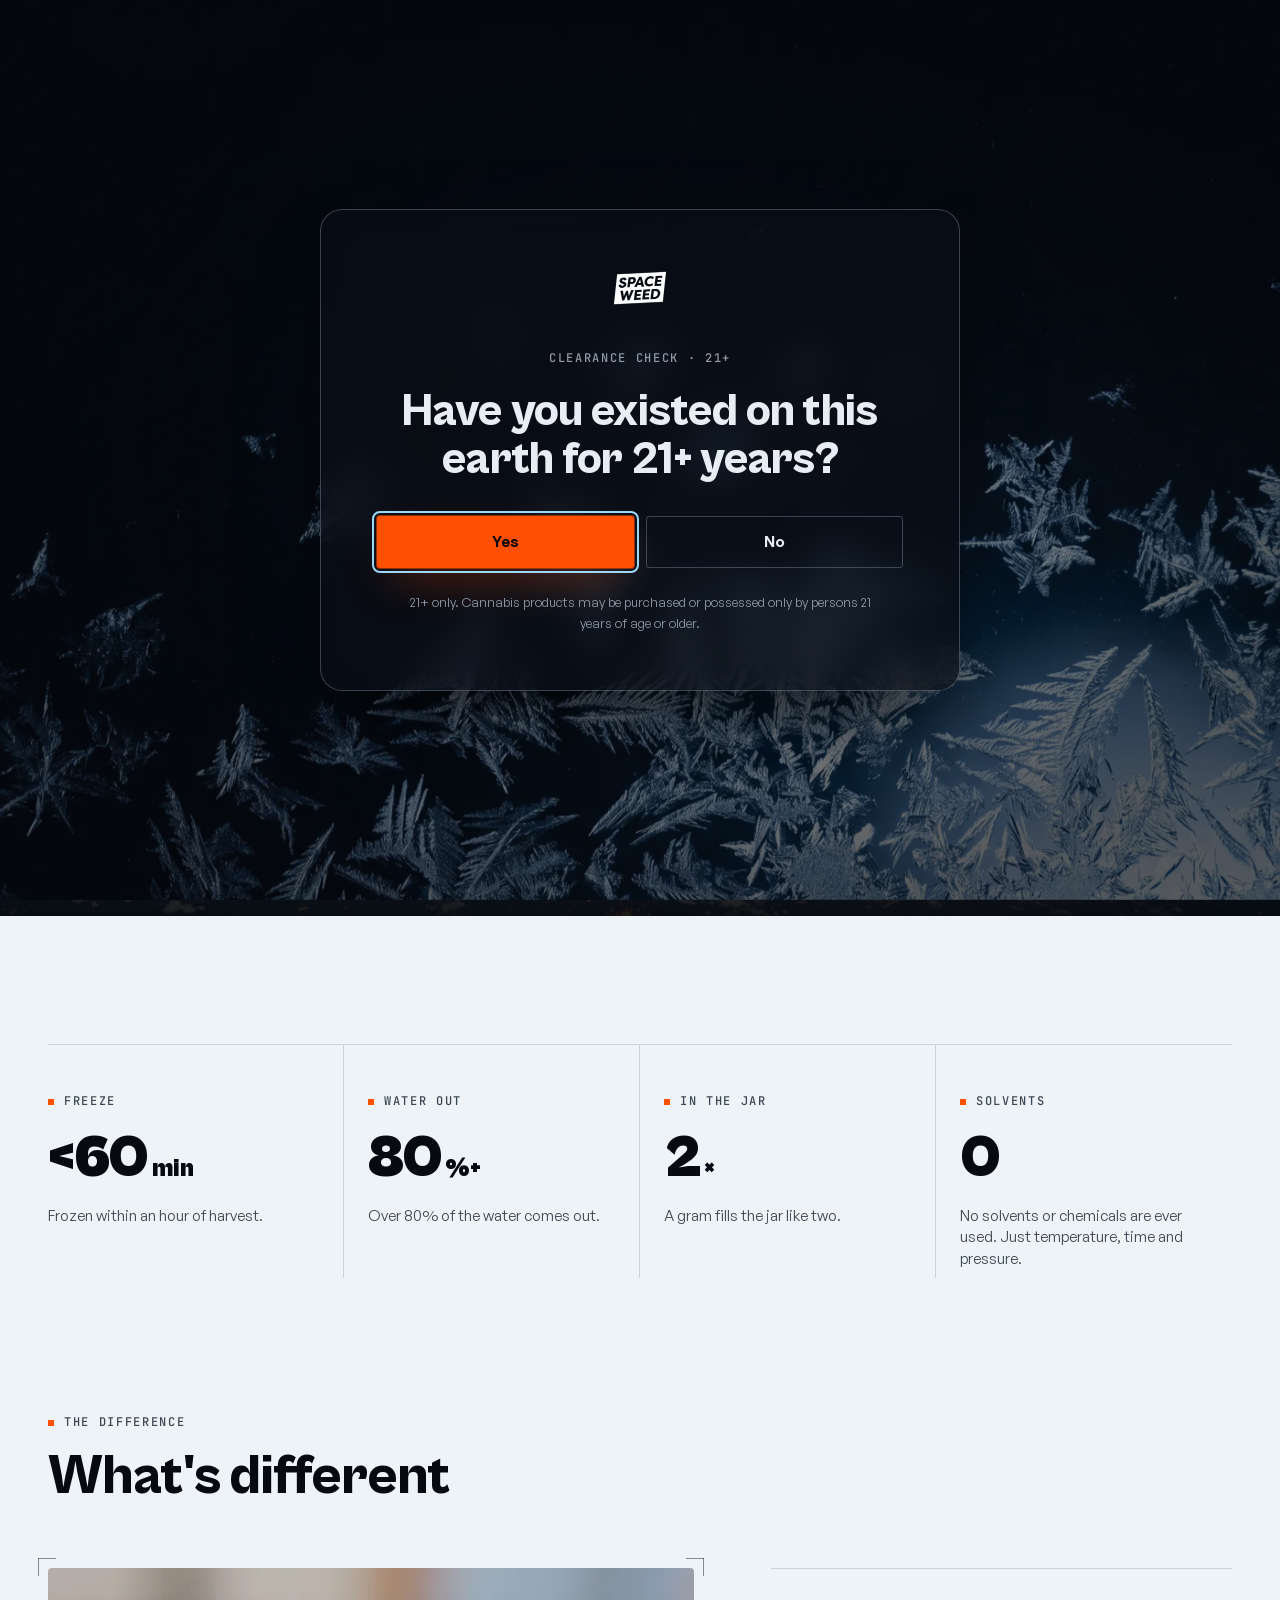
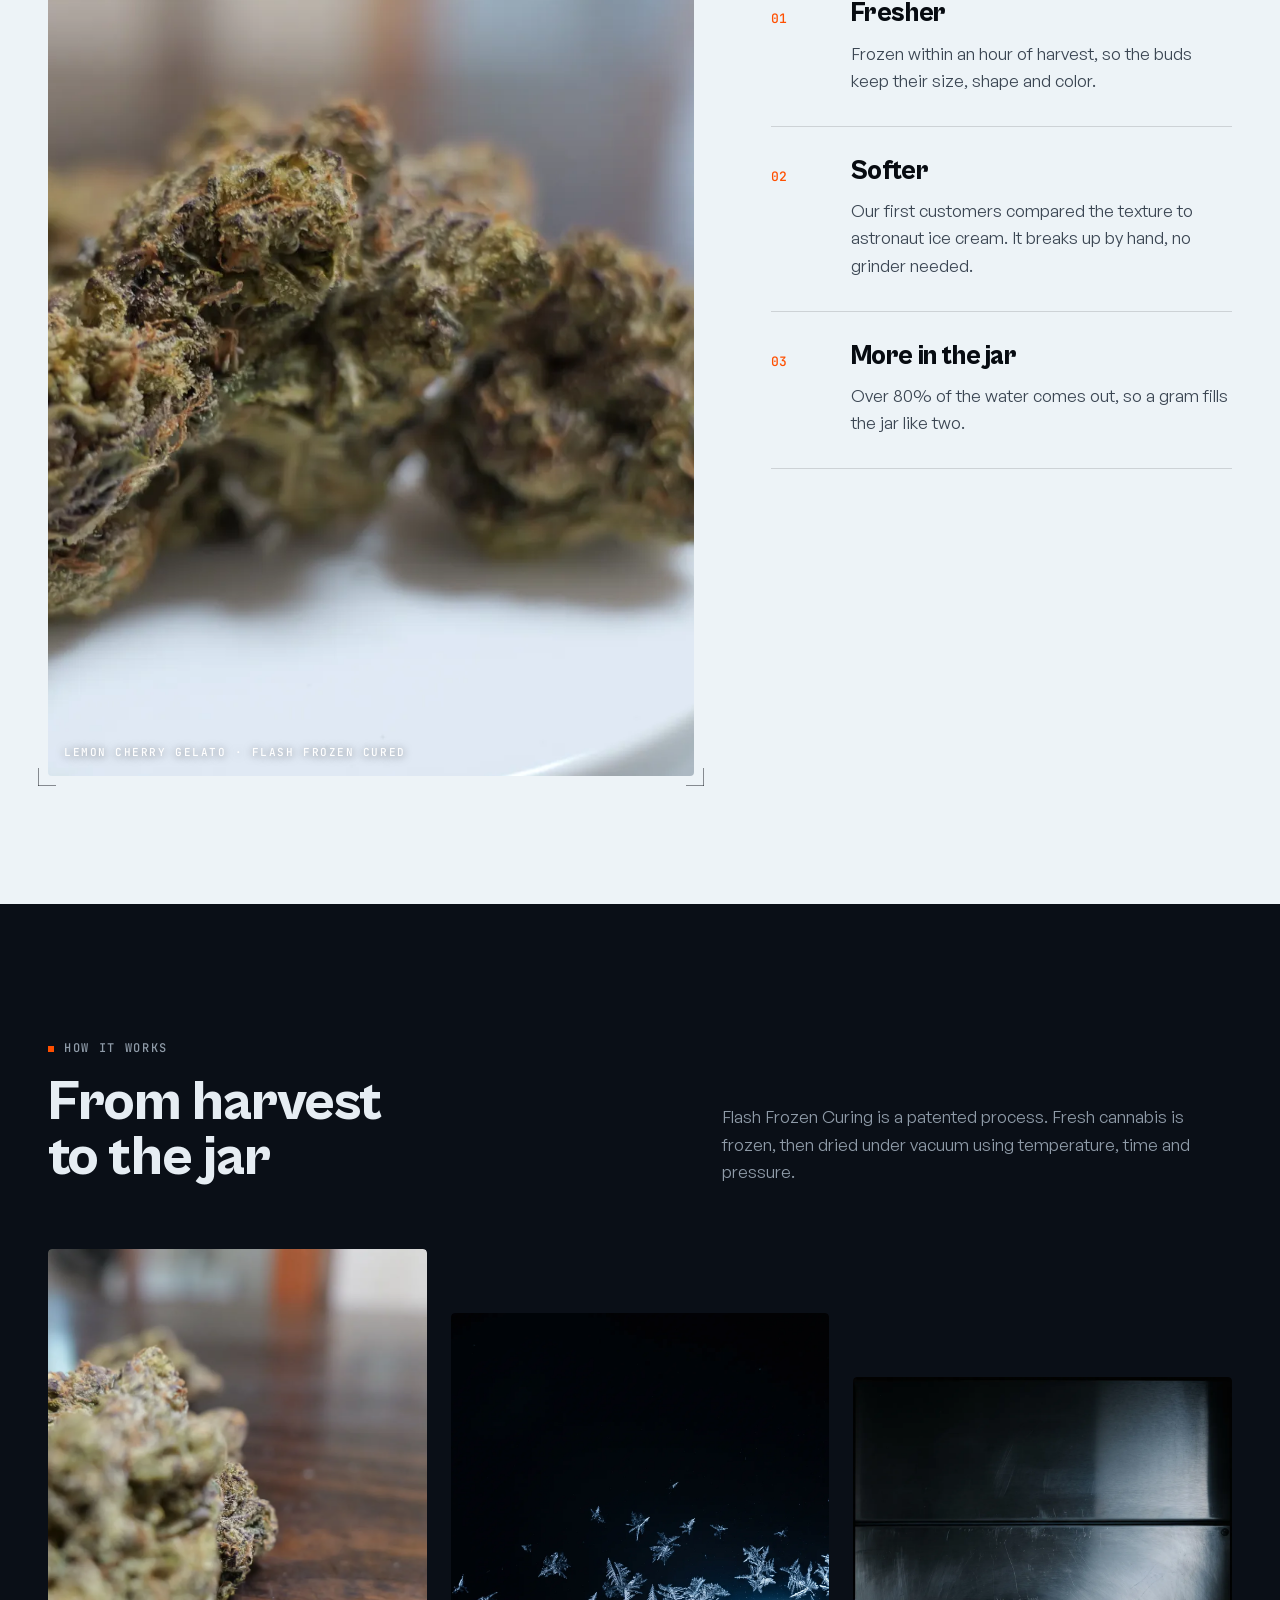
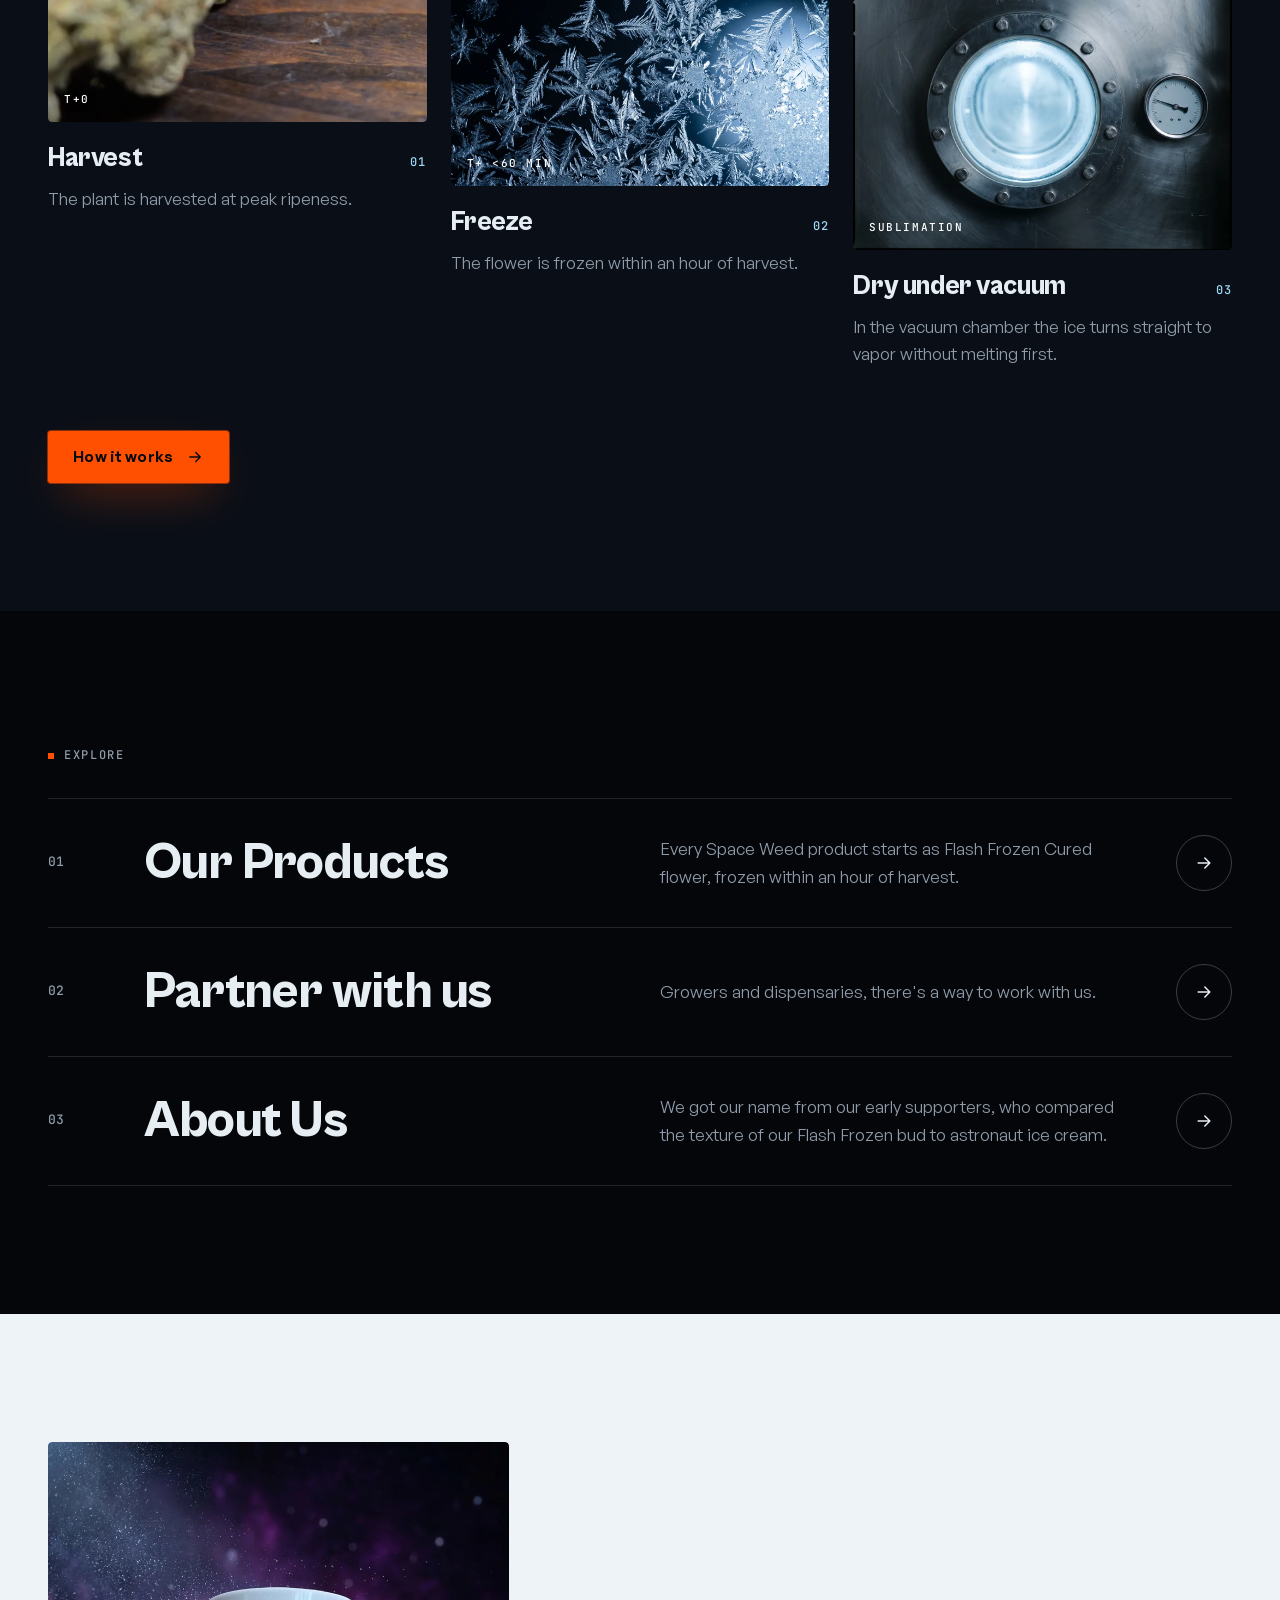
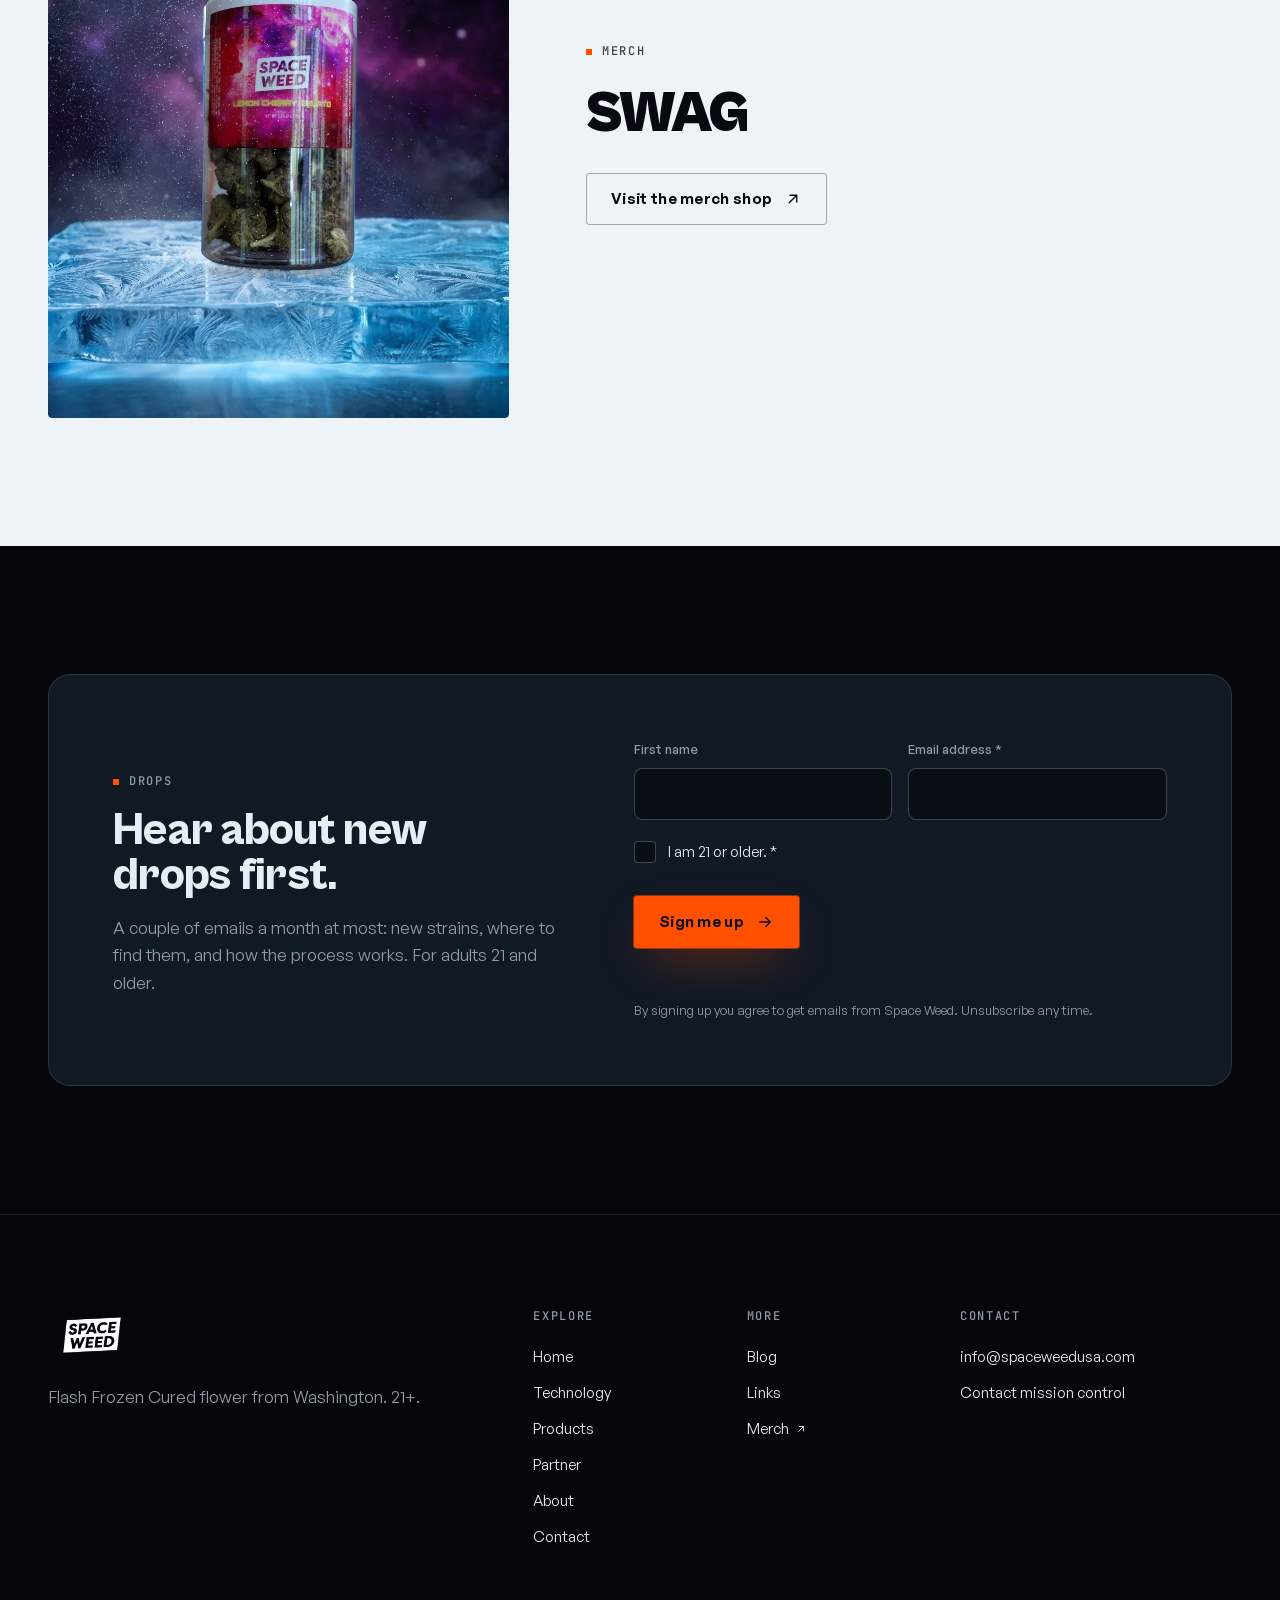
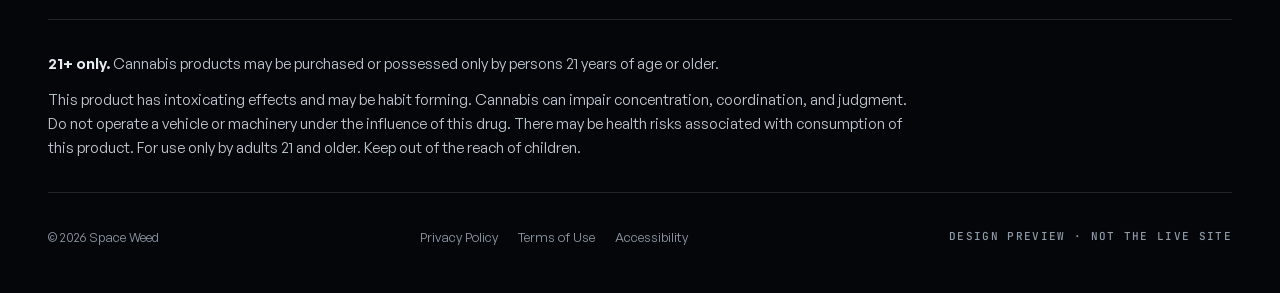
==== commit be112e9b: "Review fixes: the hero leads the page, one orange action per screen, cold-toned art, brighter frost " ====
--- a/index.html
+++ b/index.html
@@ -87,10 +87,6 @@
           <li data-reveal style="--i:1"><span class="num">02</span><div><h3>Softer</h3><p>Our first customers compared the texture to astronaut ice cream. It breaks up by hand, no grinder needed.</p></div></li>
           <li data-reveal style="--i:2"><span class="num">03</span><div><h3>More in the jar</h3><p>Over 80% of the water comes out, so a gram fills the jar like two.</p></div></li>
         </ul>
-        <div class="diff__inset" data-reveal>
-          <div class="frame"><img src="assets/img/jar-outdoor.webp" alt="A jar of Space Weed Lemon Cherry Gelato" width="1100" height="1111" loading="lazy"></div>
-          <p>A gram fills the jar like two.</p>
-        </div>
       </div>
     </div>
   </div>
--- a/assets/css/site.css
+++ b/assets/css/site.css
@@ -29,7 +29,7 @@
   --t-h2: clamp(34px, 4.4vw, 68px);
   --t-h3: clamp(22px, 2.1vw, 30px);
   --t-lead: clamp(18px, 1.5vw, 22px);
-  --t-stat: clamp(56px, 8vw, 128px);
+  --t-stat: clamp(44px, 4.6vw, 64px);
 
   --r-btn: 3px;
   --r-chip: 999px;
@@ -154,6 +154,9 @@
   text-transform: uppercase;
   color: var(--text);
 }
+
+/* The concept art and the aurora clip carry magenta; set them in the cold palette. Product photos keep their color. */
+img[src*="astro"], video[src*="aurora"] { filter: grayscale(1) contrast(1.08); }
 
 /* ---------- Framed media: viewfinder corner ticks ---------- */
 .frame { position: relative; border-radius: var(--r-media); }
@@ -398,7 +401,7 @@
 /* ---------- Merch band ---------- */
 .merch { display: grid; grid-template-columns: minmax(0, 5fr) minmax(0, 7fr); gap: clamp(32px, 6vw, 96px); align-items: center; }
 .merch .frame { aspect-ratio: 4 / 5; overflow: hidden; max-height: 640px; }
-.merch h2 { font-family: var(--f-display); font-weight: 900; font-size: clamp(72px, 10vw, 144px); line-height: 0.86; letter-spacing: -0.03em; margin: 16px 0 32px; }
+.merch h2 { font-family: var(--f-display); font-weight: 900; font-size: var(--t-h2); line-height: 0.92; letter-spacing: -0.02em; margin: 16px 0 32px; }
 
 /* ---------- Drops signup ---------- */
 .signup { display: grid; grid-template-columns: minmax(0, 5fr) minmax(0, 6fr); gap: clamp(32px, 6vw, 96px); align-items: center; padding: clamp(32px, 5vw, 64px); border-radius: var(--r-panel); background: var(--space-3); border: 1px solid var(--hair); }
@@ -466,9 +469,9 @@
   overflow-y: auto;
 }
 .gate[hidden] { display: none; }
-.gate__frost { position: absolute; inset: 0; background: url(../img/frost.webp) center / cover no-repeat; opacity: 0.55; mix-blend-mode: screen; animation: frost-in 2.2s var(--ease) both; }
-.gate::after { content: ""; position: absolute; inset: 0; background: radial-gradient(ellipse at center, rgba(4, 6, 10, 0.2) 0%, rgba(4, 6, 10, 0.86) 70%); pointer-events: none; }
-@keyframes frost-in { from { opacity: 0; transform: scale(1.08); } to { opacity: 0.55; transform: none; } }
+.gate__frost { position: absolute; inset: 0; background: url(../img/frost.webp) center / cover no-repeat; opacity: 0.85; mix-blend-mode: screen; animation: frost-in 2.2s var(--ease) both; }
+.gate::after { content: ""; position: absolute; inset: 0; background: radial-gradient(ellipse at center, rgba(4, 6, 10, 0.15) 0%, rgba(4, 6, 10, 0.6) 75%); pointer-events: none; }
+@keyframes frost-in { from { opacity: 0; transform: scale(1.08); } to { opacity: 0.85; transform: none; } }
 .gate__panel { position: relative; z-index: 2; width: min(640px, 100%); padding: clamp(32px, 6vw, 56px); text-align: center; border-radius: var(--r-panel); border: 1px solid var(--hair-strong); background: rgba(10, 15, 23, 0.72); -webkit-backdrop-filter: blur(18px); backdrop-filter: blur(18px); box-shadow: var(--shadow-float); }
 .gate__panel img { height: 44px; width: auto; margin: 0 auto 32px; }
 .gate__panel .label { justify-content: center; margin-bottom: 20px; }
@@ -504,8 +507,8 @@
 .step { position: relative; display: grid; grid-template-columns: minmax(0, 5fr) minmax(0, 6fr); gap: clamp(32px, 6vw, 96px); align-items: center; padding: 64px 0 64px clamp(32px, 5vw, 72px); }
 .step::before { content: ""; position: absolute; left: -6px; top: 50%; width: 13px; height: 13px; border-radius: 50%; background: var(--space); border: 2px solid var(--steel); transition: border-color var(--base) var(--ease), background-color var(--base) var(--ease); }
 .step.is-in::before { border-color: var(--signal); background: var(--signal); }
-.step__t { display: block; font-family: var(--f-mono); font-size: 13px; letter-spacing: 0.12em; color: var(--ice); margin-bottom: 16px; }
-.step h3 { font-size: clamp(40px, 5vw, 76px); margin-bottom: 20px; }
+.step__t { display: block; font-family: var(--f-mono); font-size: 22px; letter-spacing: 0.06em; color: var(--ice); margin-bottom: 16px; }
+.step h3 { font-size: clamp(36px, 4.4vw, 64px); margin-bottom: 20px; }
 .step h3 .num { font-size: 0.32em; color: var(--steel); vertical-align: top; margin-right: 12px; letter-spacing: 0; }
 .step p { color: #c3ccd5; max-width: 30em; font-size: 18px; }
 .step .frame { aspect-ratio: 5 / 4; overflow: hidden; }
@@ -552,6 +555,8 @@
 .role li { position: relative; padding: 12px 0 12px 22px; border-top: 1px solid var(--hair-ink); font-size: 16px; line-height: 1.5; color: var(--ink-2); }
 .role li::before { content: ""; position: absolute; left: 2px; top: 21px; width: 8px; height: 8px; background: var(--signal); }
 .role .btn { margin-top: auto; align-self: flex-start; }
+.role .btn--ghost { color: var(--ink); border-color: rgba(7, 11, 17, 0.32); }
+.role .btn--ghost:hover { border-color: var(--ink); background: rgba(7, 11, 17, 0.05); }
 .role .soon { display: inline-flex; margin-left: 8px; padding: 2px 10px; border-radius: var(--r-chip); background: var(--ink); color: var(--frost); font-family: var(--f-mono); font-size: 11px; letter-spacing: 0.1em; text-transform: uppercase; vertical-align: middle; }
 
 /* ---------- About ---------- */
@@ -575,7 +580,6 @@
 .traits { display: grid; }
 .traits span { display: block; font-family: var(--f-display); font-weight: 900; font-size: clamp(40px, 5.8vw, 92px); line-height: 0.95; letter-spacing: -0.02em; text-transform: uppercase; color: transparent; -webkit-text-stroke: 1.5px rgba(237, 243, 247, 0.5); transition: color var(--slow) var(--ease), -webkit-text-stroke-color var(--slow) var(--ease); }
 .traits span.is-lit { color: var(--frost); -webkit-text-stroke-color: var(--frost); }
-.traits span:nth-child(3).is-lit { color: var(--signal); -webkit-text-stroke-color: var(--signal); }
 .cadet__side .frame { aspect-ratio: 4 / 5; overflow: hidden; margin-bottom: 32px; }
 .cadet__side p { font-size: 19px; color: #c3ccd5; }
 
@@ -651,7 +655,8 @@
   .hero__grid { grid-template-columns: minmax(0, 1fr); }
   .hero { align-items: flex-start; padding-top: 88px; }
   .hero__stage { height: 40vh; min-height: 280px; order: -1; margin-bottom: 0; }
-  .nug { width: min(64vw, 440px); }
+  .nug { width: min(46vw, 360px); }
+  .tag--tl, .tag--tr, .tag--br { display: none; }
   .footer-top { grid-template-columns: repeat(2, minmax(0, 1fr)); }
   .footer-brand { grid-column: 1 / -1; }
   .roles { grid-template-columns: minmax(0, 1fr); }
@@ -666,6 +671,7 @@
   .stat:nth-child(n+3) { border-top: 1px solid var(--hair-ink); }
   .diff, .merch, .signup, .jar-means, .story, .cadet, .contact-layout, .log, .page-hero__grid { grid-template-columns: minmax(0, 1fr); }
   .page-hero__media { max-height: 420px; aspect-ratio: 16 / 10; }
+  .page-hero__media img[src*="astro"] { object-position: 50% 8%; }
   .page-hero__float img { width: min(60%, 260px); }
   .diff__media, .story__aside { position: relative; top: 0; }
   .diff__media { aspect-ratio: 4 / 3; }
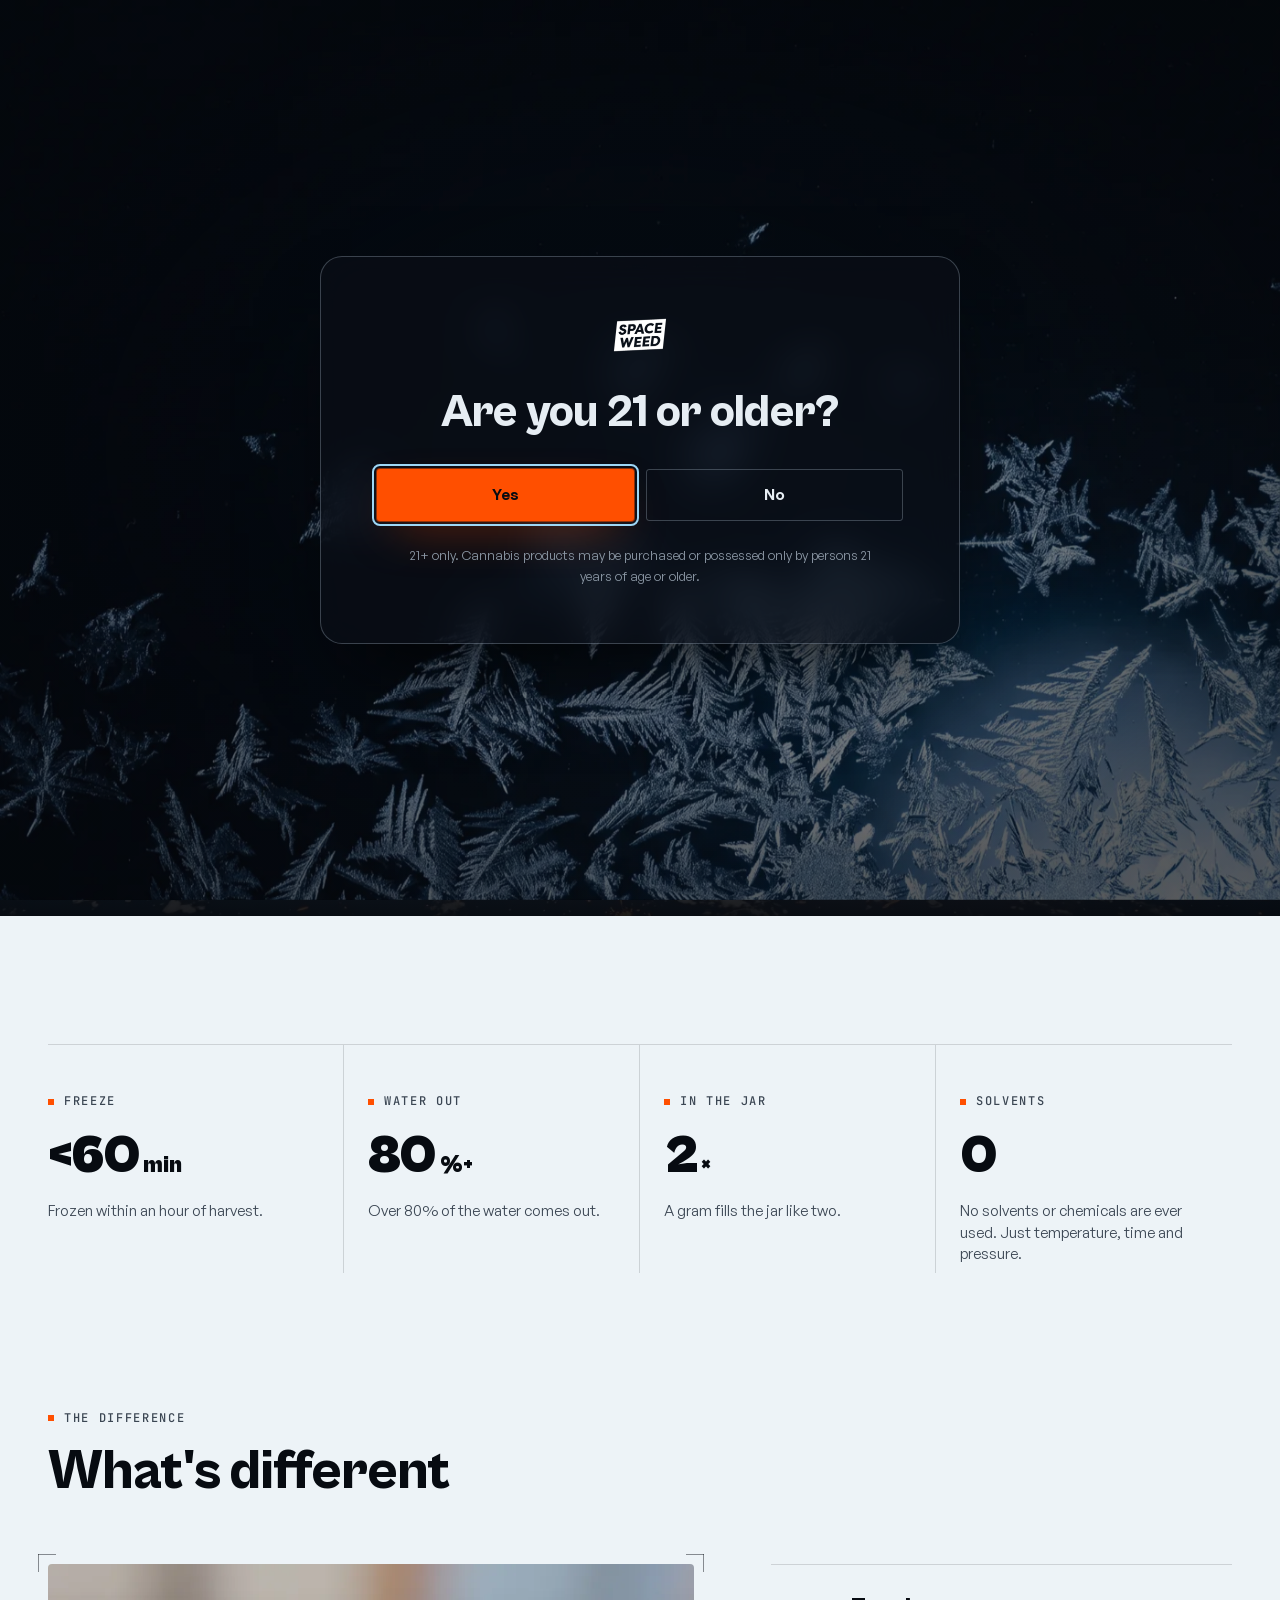
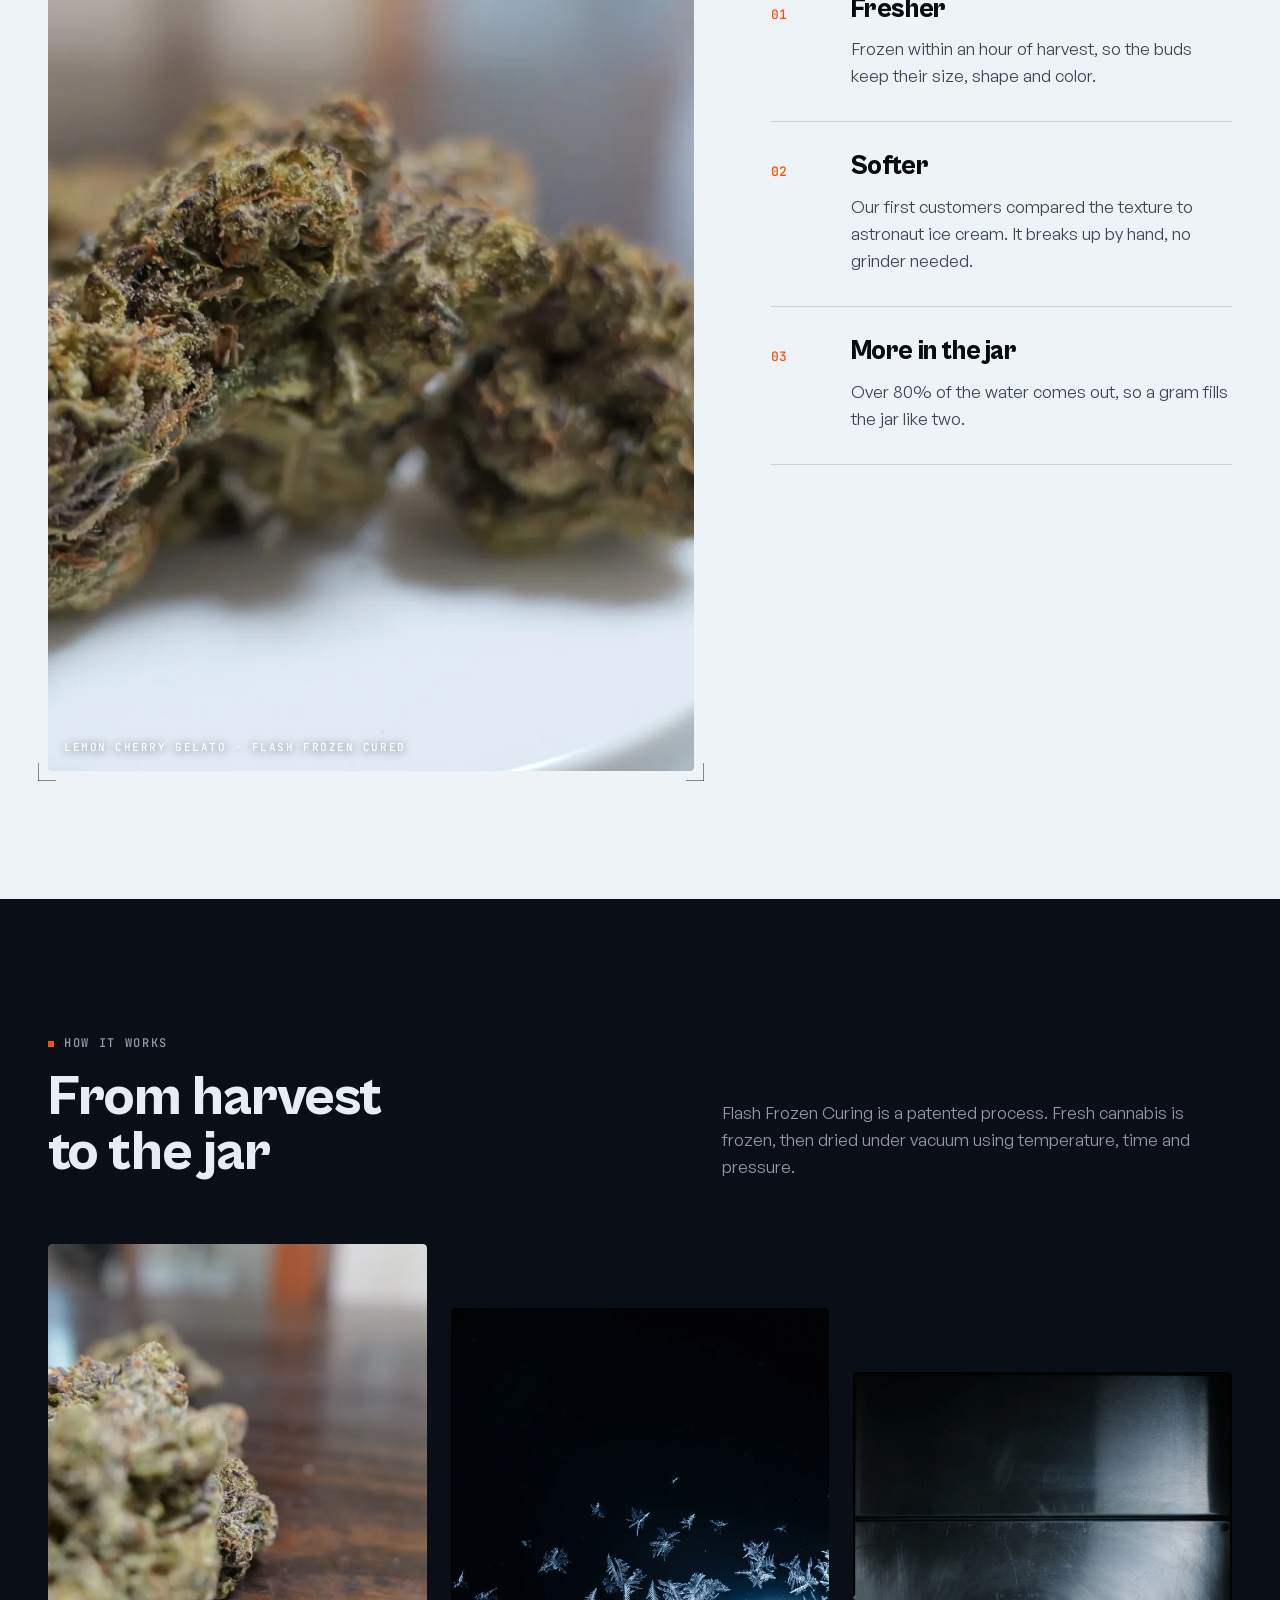
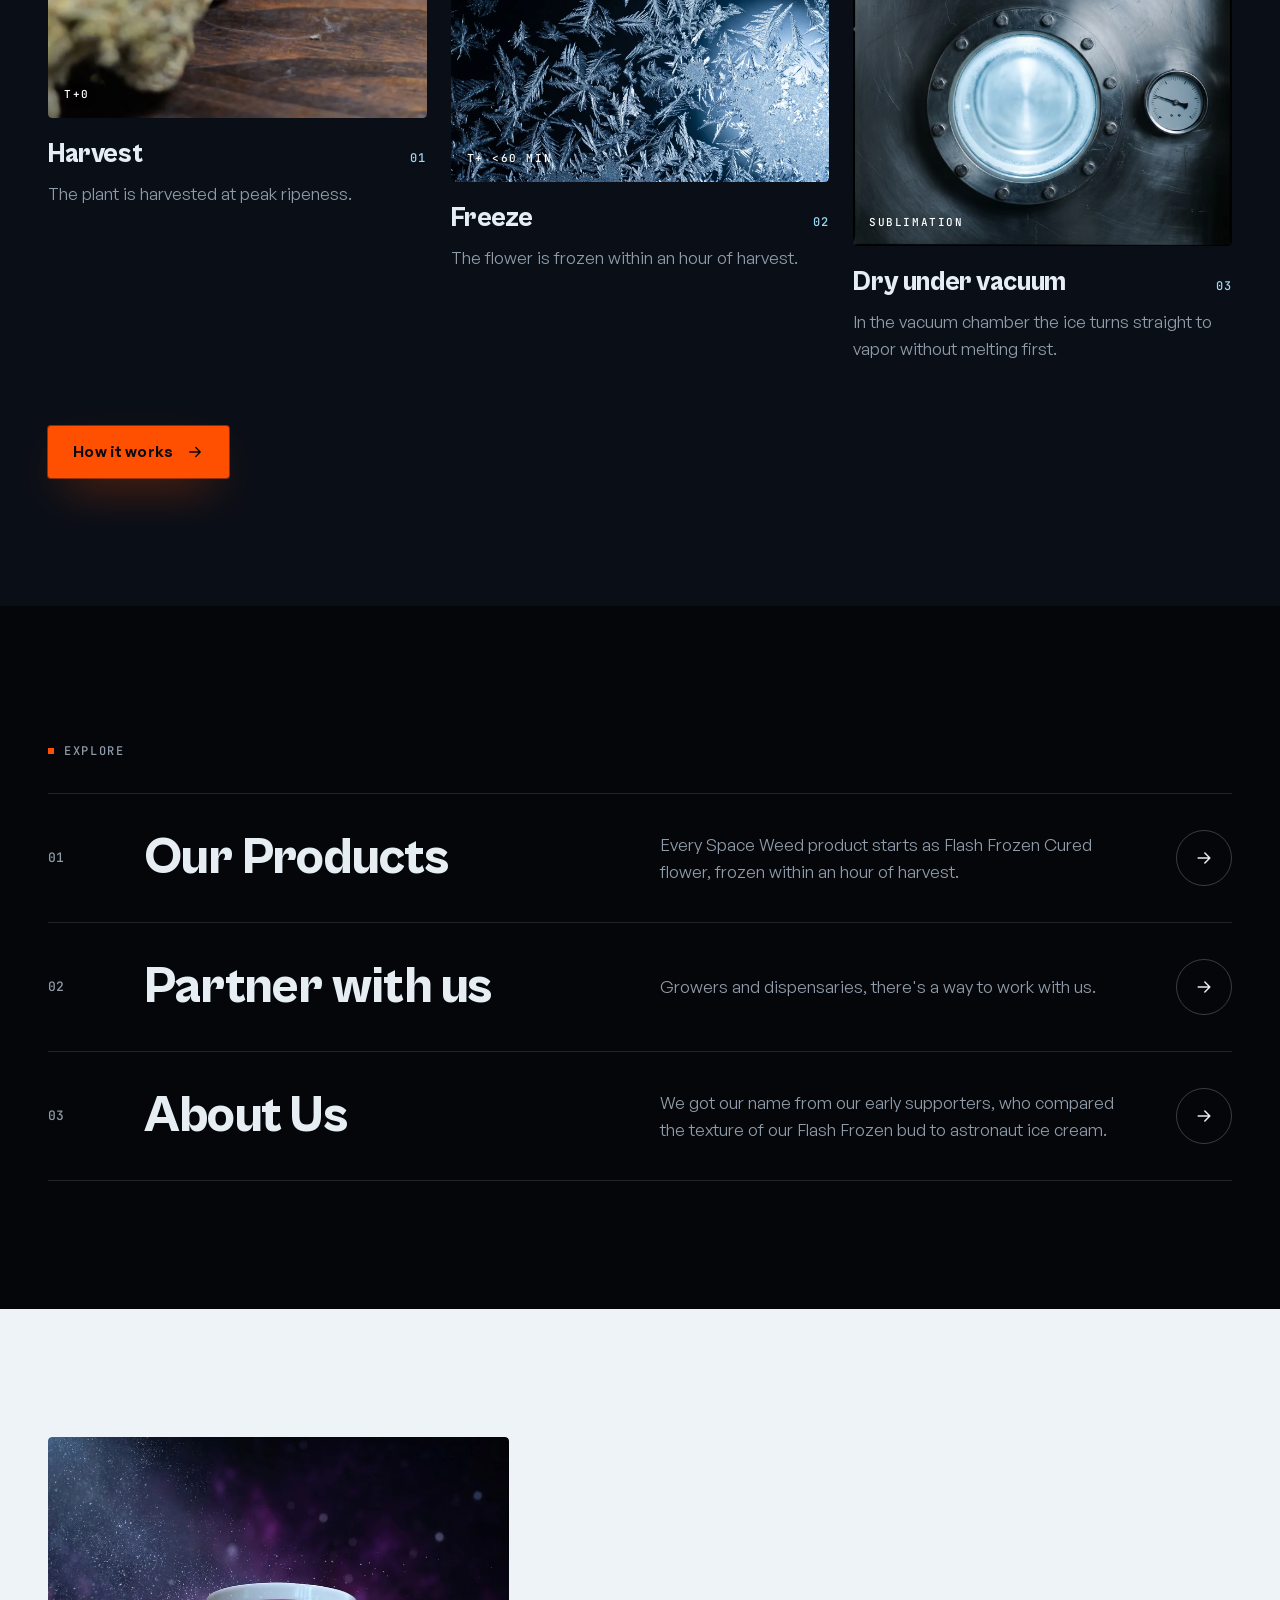
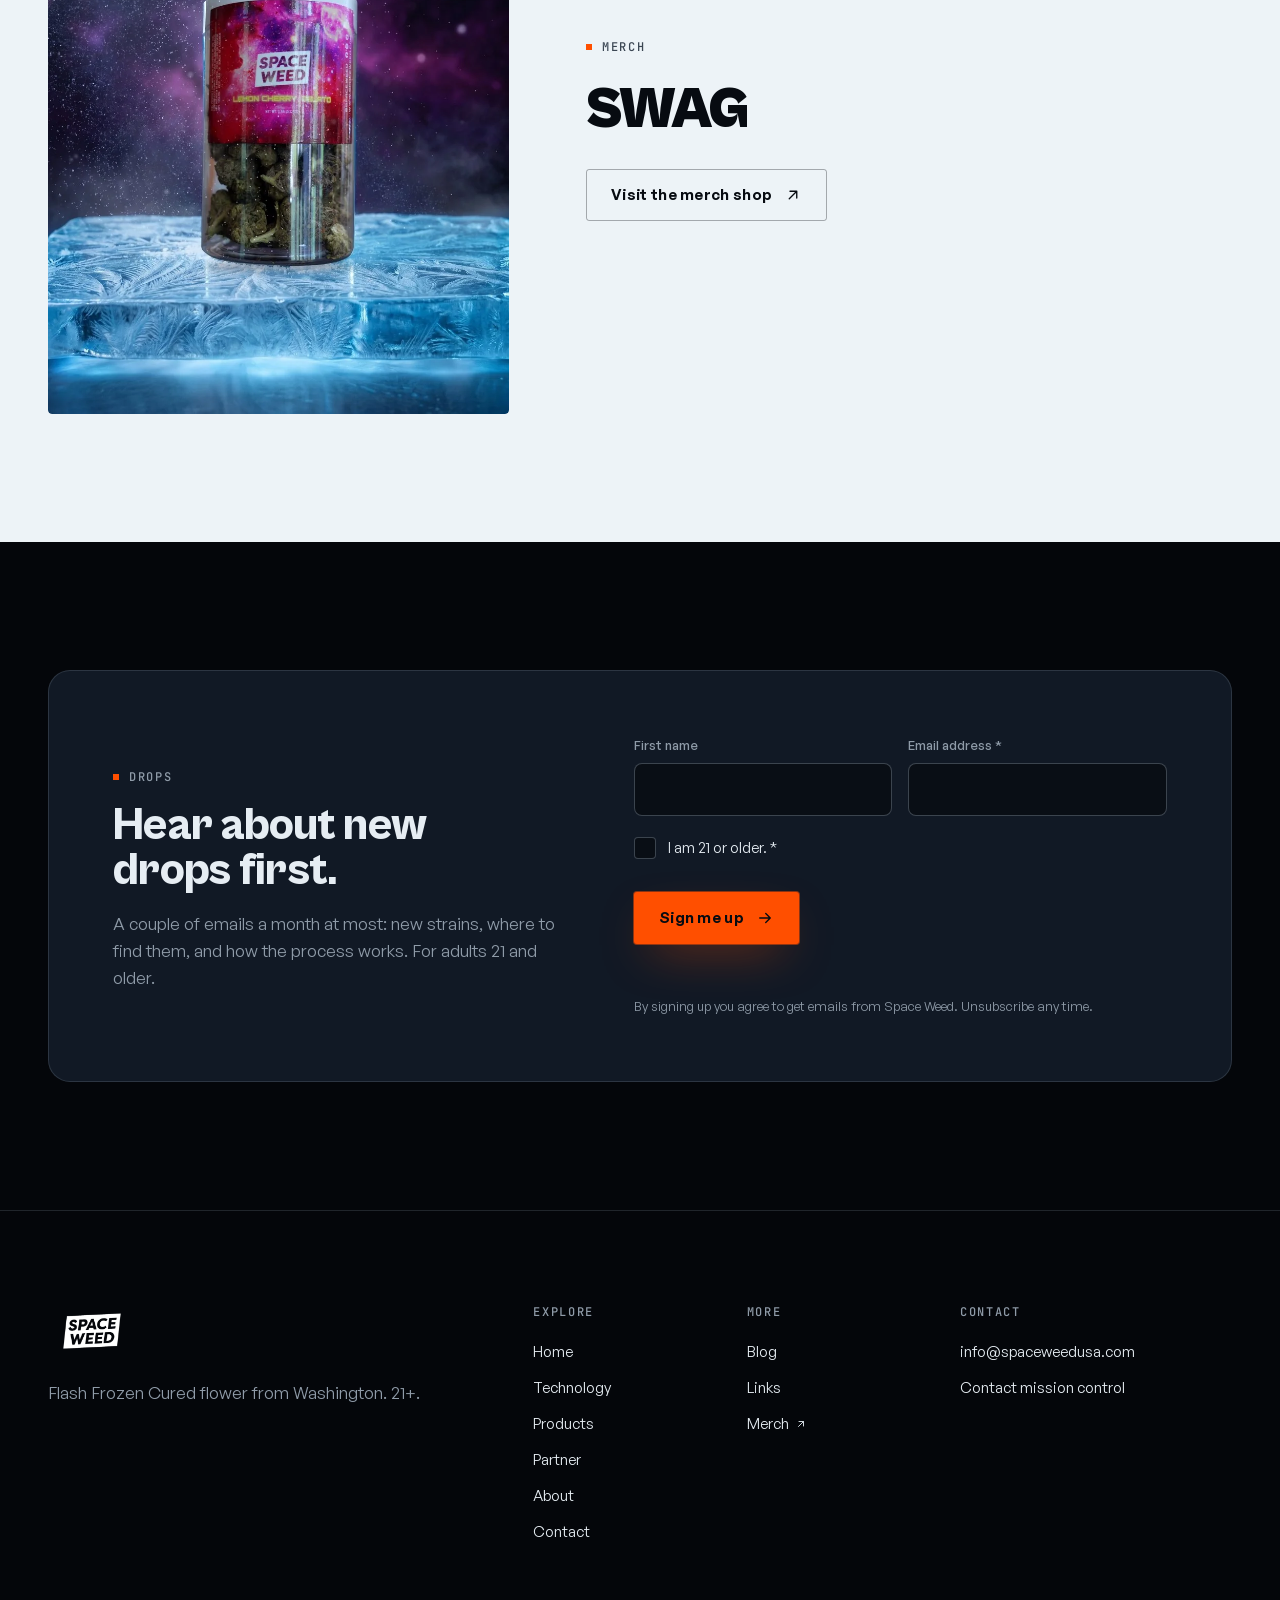
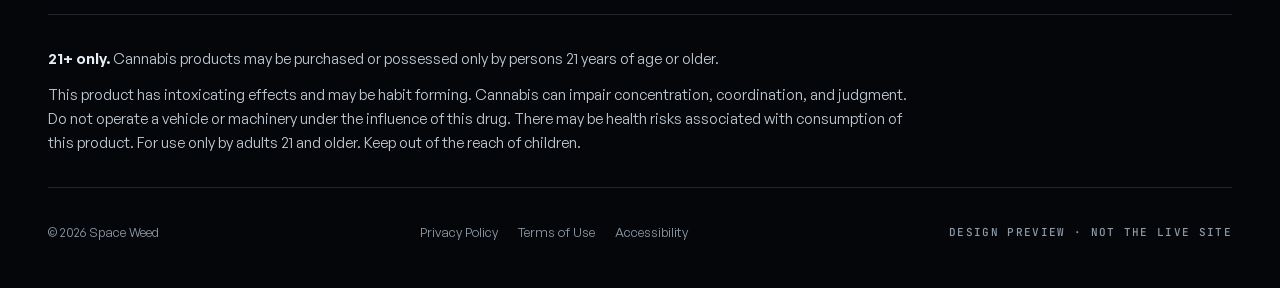
==== commit 867da187: "Normal age gate wording" ====
--- a/index.html
+++ b/index.html
@@ -16,8 +16,7 @@
   <div class="gate__frost" aria-hidden="true"></div>
   <div class="gate__panel">
     <img src="assets/img/logo-white.webp" alt="Space Weed" width="80" height="44">
-    <p class="label label--plain">Clearance check · 21+</p>
-    <h2 id="gate-q">Have you existed on this earth for 21+ years?</h2>
+    <h2 id="gate-q">Are you 21 or older?</h2>
     <div class="gate__actions">
       <button class="btn btn--primary" type="button" data-gate-yes>Yes</button>
       <a class="btn btn--ghost" href="under-21.html">No</a>
--- a/assets/css/site.css
+++ b/assets/css/site.css
@@ -29,7 +29,7 @@
   --t-h2: clamp(34px, 4.4vw, 68px);
   --t-h3: clamp(22px, 2.1vw, 30px);
   --t-lead: clamp(18px, 1.5vw, 22px);
-  --t-stat: clamp(44px, 4.6vw, 64px);
+  --t-stat: clamp(30px, 4.2vw, 64px);
 
   --r-btn: 3px;
   --r-chip: 999px;
